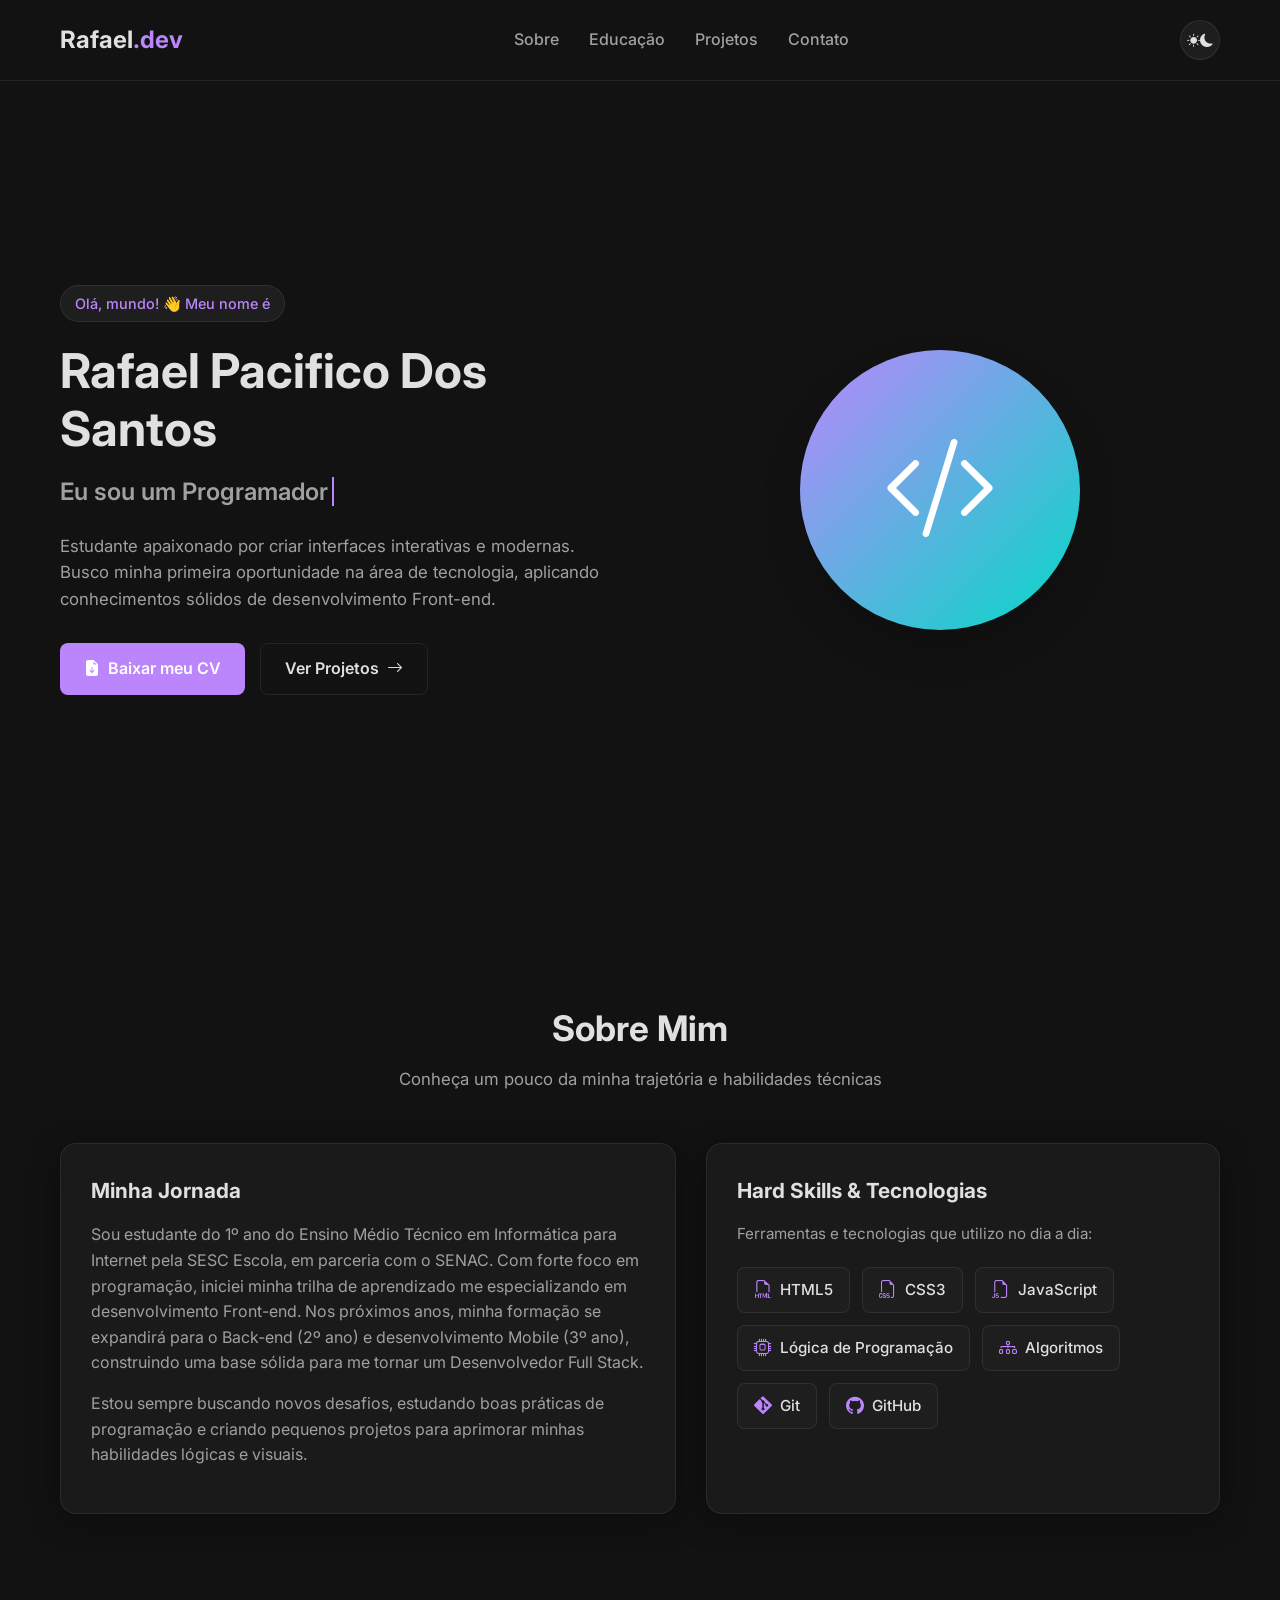
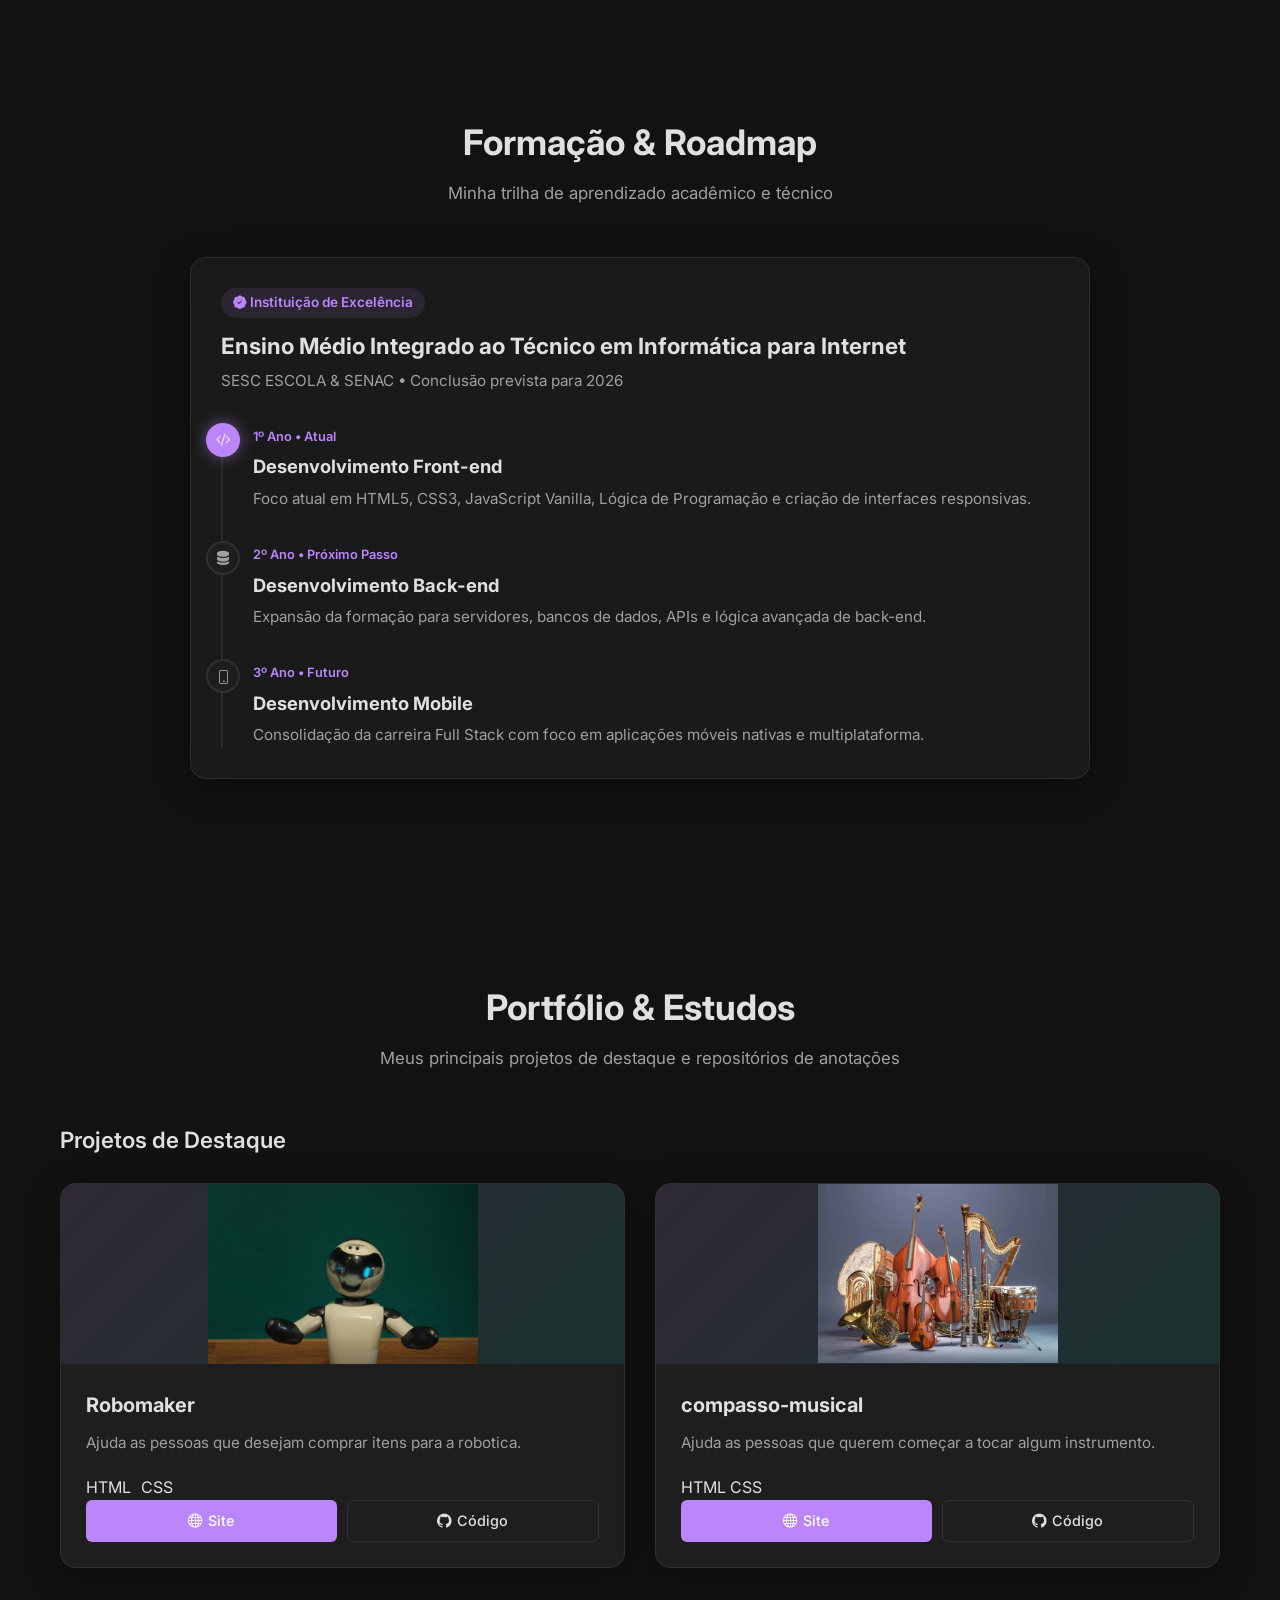
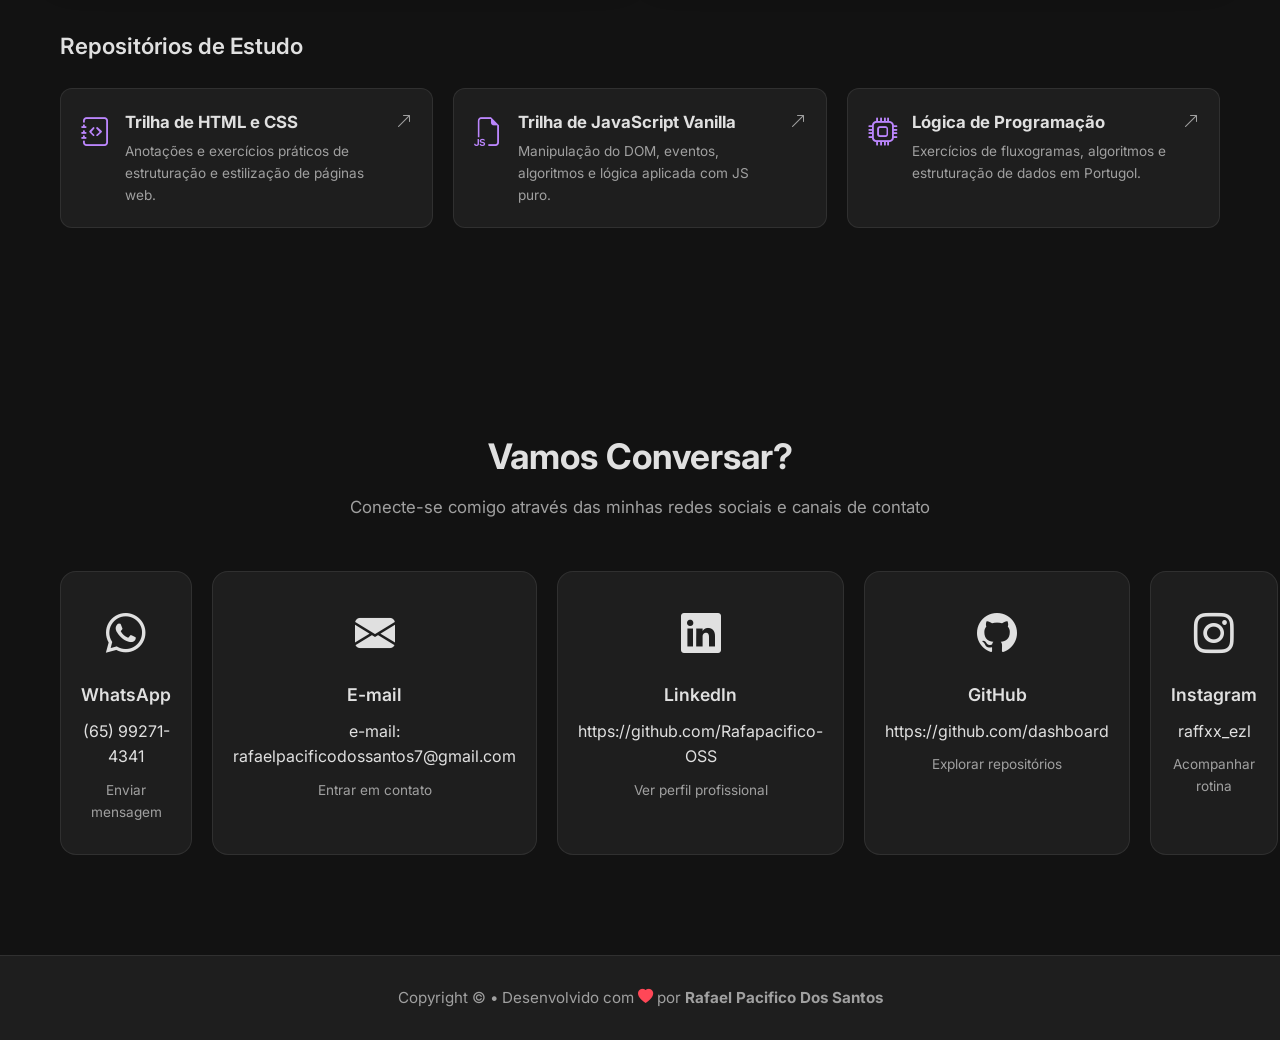
==== index.html @ d634c464 "add-index.html" ====
<!DOCTYPE html>
<html lang="pt-BR" data-theme="dark">
<head>
    <meta charset="UTF-8">
    <meta name="viewport" content="width=device-width, initial-scale=1.0">
    <title>Rafael Pacifico Dos Santos | Portfólio</title>
    <!-- Google Fonts: Inter -->
    <link rel="preconnect" href="https://fonts.googleapis.com">
    <link rel="preconnect" href="https://fonts.gstatic.com" crossorigin>
    <link href="https://fonts.googleapis.com/css2?family=Inter:wght@300;400;500;600;700&display=swap" rel="stylesheet">
    <!-- Bootstrap Icons -->
    <link rel="stylesheet" href="https://cdn.jsdelivr.net/npm/bootstrap-icons@1.11.3/font/bootstrap-icons.min.css">
    <!-- Estilos CSS -->
    <link rel="stylesheet" href="style.css">
</head>
<body>

    <!-- Cabeçalho e Navegação -->
    <header class="cabecalho" id="cabecalho">
        <div class="container navegacao-container">
            <a href="#inicio" class="logo">Rafael<span>.dev</span></a>
            
            <nav class="menu" id="menuNavegacao">
                <ul class="lista-menu">
                    <li><a href="#sobre" class="link-menu">Sobre</a></li>
                    <li><a href="#educacao" class="link-menu">Educação</a></li>
                    <li><a href="#projetos" class="link-menu">Projetos</a></li>
                    <li><a href="#contato" class="link-menu">Contato</a></li>
                </ul>
            </nav>

        <div class="acoes-header">
                <!-- Botão Alternar Tema (Dark/Light) -->
                <button id="botao-alternar" class="botao-icone" aria-label="Alternar Tema">
                    <i class="bi bi-sun-fill" id="icone-sol"></i>
                    <i class="bi bi-moon-fill" id="icone-lua"></i>
                    
                </button>

                <!-- Botão Menu Hambúrguer -->
                <button id="botaoMenu" class="botao-icone menu-hamburguer" aria-label="Abrir Menu">
                    <i class="bi bi-list"></i>
                </button>
            </div>
        </div>
    </header>

    <main>
        <!-- Seção Hero (Apresentação Principal) -->
        <section class="secao-hero" id="inicio">
            <div class="container hero-container">
                <div class="hero-conteudo">
                    <span class="badge-ola">Olá, mundo! 👋 Meu nome é</span>
                    <h1 class="titulo-principal">Rafael Pacifico Dos Santos</h1>
                    <p class="subtitulo-hero">Eu sou um Programador <span class="maquina-escrever" id="elementoDigitacao"></span></p>
                    <p class="descricao-hero">
                        Estudante apaixonado por criar interfaces interativas e modernas. Busco minha primeira oportunidade na área de tecnologia, aplicando conhecimentos sólidos de desenvolvimento Front-end.
                    </p>
                    <div class="hero-botoes">
                        <a href="RAFAEL PACÍFICO DOS SANTOS.docx" download class="botao botao-primario" id="botaoCv">
                            <i class="bi bi-file-earmark-arrow-down-fill"></i> Baixar meu CV
                        </a>
                        <a href="#projetos" class="botao botao-secundario">
                            Ver Projetos <i class="bi bi-arrow-right"></i>
                        </a>
                    </div>
                </div>
                <div class="hero-imagem">
                    <div class="card-avatar">
                        <i class="bi bi-code-slash icone-avatar"></i>
                    </div>
                </div>
            </div>
        </section>

        <!-- Seção Sobre Mim e Habilidades -->
        <section class="secao sobre" id="sobre">
            <div class="container">
                <div class="cabecalho-secao">
                    <h2 class="titulo-secao">Sobre Mim</h2>
                    <p class="descricao-secao">Conheça um pouco da minha trajetória e habilidades técnicas</p>
                </div>

                <div class="sobre-grid">
                    <div class="sobre-texto card-glass">
                        <h3>Minha Jornada</h3>
                        <p>
                            Sou estudante do 1º ano do Ensino Médio Técnico em Informática para Internet pela SESC Escola, em parceria com o SENAC. Com forte foco em programação, iniciei minha trilha de aprendizado me especializando em desenvolvimento Front-end. Nos próximos anos, minha formação se expandirá para o Back-end (2º ano) e desenvolvimento Mobile (3º ano), construindo uma base sólida para me tornar um Desenvolvedor Full Stack.
                        </p>
                        <p>
                            Estou sempre buscando novos desafios, estudando boas práticas de programação e criando pequenos projetos para aprimorar minhas habilidades lógicas e visuais.
                        </p>
                    </div>

                    <div class="habilidades-container card-glass">
                        <h3>Hard Skills & Tecnologias</h3>
                        <p class="subtitulo-habilidades">Ferramentas e tecnologias que utilizo no dia a dia:</p>
                        <div class="grid-badges">
                            <span class="badge-skill"><i class="bi bi-filetype-html"></i> HTML5</span>
                            <span class="badge-skill"><i class="bi bi-filetype-css"></i> CSS3</span>
                            <span class="badge-skill"><i class="bi bi-filetype-js"></i> JavaScript</span>
                            <span class="badge-skill"><i class="bi bi-cpu"></i> Lógica de Programação</span>
                            <span class="badge-skill"><i class="bi bi-diagram-3"></i> Algoritmos</span>
                            <span class="badge-skill"><i class="bi bi-git"></i> Git</span>
                            <span class="badge-skill"><i class="bi bi-github"></i> GitHub</span>
                        </div>
                    </div>
                </div>
            </div>
        </section>

        <!-- Seção Educação & Roadmap -->
        <section class="secao educacao" id="educacao">
            <div class="container">
                <div class="cabecalho-secao">
                    <h2 class="titulo-secao">Formação & Roadmap</h2>
                    <p class="descricao-secao">Minha trilha de aprendizado acadêmico e técnico</p>
                </div>

                <div class="card-glass card-roadmap">
                    <div class="roadmap-header">
                        <div class="instituicao-info">
                            <span class="tag-excelencia"><i class="bi bi-patch-check-fill"></i> Instituição de Excelência</span>
                            <h3>Ensino Médio Integrado ao Técnico em Informática para Internet</h3>
                            <p>SESC ESCOLA & SENAC • Conclusão prevista para 2026</p>
                        </div>
                    </div>

                    <div class="roadmap-timeline">
                        <div class="roadmap-item ativo">
                            <div class="roadmap-icone"><i class="bi bi-code-slash"></i></div>
                            <div class="roadmap-conteudo">
                                <span class="roadmap-badge">1º Ano • Atual</span>
                                <h4>Desenvolvimento Front-end</h4>
                                <p>Foco atual em HTML5, CSS3, JavaScript Vanilla, Lógica de Programação e criação de interfaces responsivas.</p>
                            </div>
                        </div>

                        <div class="roadmap-item">
                            <div class="roadmap-icone"><i class="bi bi-server"></i></div>
                            <div class="roadmap-conteudo">
                                <span class="roadmap-badge">2º Ano • Próximo Passo</span>
                                <h4>Desenvolvimento Back-end</h4>
                                <p>Expansão da formação para servidores, bancos de dados, APIs e lógica avançada de back-end.</p>
                            </div>
                        </div>

                        <div class="roadmap-item">
                            <div class="roadmap-icone"><i class="bi bi-phone"></i></div>
                            <div class="roadmap-conteudo">
                                <span class="roadmap-badge">3º Ano • Futuro</span>
                                <h4>Desenvolvimento Mobile</h4>
                                <p>Consolidação da carreira Full Stack com foco em aplicações móveis nativas e multiplataforma.</p>
                            </div>
                        </div>
                    </div>
                </div>
            </div>
        </section>

        <!-- Seção Portfólio & Estudos -->
        <section class="secao projetos" id="projetos">
            <div class="container">
                <div class="cabecalho-secao">
                    <h2 class="titulo-secao">Portfólio & Estudos</h2>
                    <p class="descricao-secao">Meus principais projetos de destaque e repositórios de anotações</p>
                </div>

                <!-- Projetos de Destaque -->
                <h3 class="subtitulo-secao">Projetos de Destaque</h3>
                <div class="grid-projetos">
                    <div class="card-projeto">
                        <div class="projeto-imagem">
                            <i class="bi  placeholder-icone"></i>
                            <img src="robo.jpg" alt="" width="270">
                        </div>
                        <div class="projeto-info">
                            <h4>Robomaker</h4>
                            <p>Ajuda as pessoas que desejam comprar itens para a robotica.</p>
                            <div class="projeto-botoes">
                                <span>HTML</span>
                                <span>CSS</span>
                            </div>
                            <div class="projeto-botoes">
                                <a href="http://127.0.0.1:5501/compasso-musical.html" target="_blank" class="botao-projeto"><i class="bi bi-globe"></i> Site</a>
                                <a href="https://github.com/Rafapacifico-OSS/projeto-robomaker/blob/main/index.html" target="_blank" class="botao-projeto secundario"><i class="bi bi-github"></i> Código</a>
                            </div>
                        </div>
                    </div>

                    <div class="card-projeto">
                        <div class="projeto-imagem">
                            <i class="bi placeholder-icone"></i>
                            <img src="instrumentos.jpg" alt="" width="240">
                        </div>
                        <div class="projeto-info">
                            <h4>compasso-musical</h4>
                            <p>Ajuda as pessoas que querem começar a tocar algum instrumento.</p>
                            <div class="compasso-musical.html">
                                <span>HTML</span>
                                <span>CSS</span>
                            </div>
                            <div class="projeto-botoes">
                                <a href="http://127.0.0.1:5501/compasso-musical.html" target="_blank" class="botao-projeto"><i class="bi bi-globe"></i> Site</a>
                                <a href="https://github.com/Rafapacifico-OSS/campasso-musical/blob/main/index.html" target="_blank" class="botao-projeto secundario"><i class="bi bi-github"></i> Código</a>
                            </div>
                        </div>
                    </div>
                </div>

                <!-- Repositórios de Estudo -->
                <h3 class="subtitulo-secao espacamento-topo">Repositórios de Estudo</h3>
                <div class="grid-repositorios">
                    <a href="https://github.com" target="_blank" class="card-repositorio">
                        <i class="bi bi-journal-code"></i>
                        <div>
                            <h5>Trilha de HTML e CSS</h5>
                            <p>Anotações e exercícios práticos de estruturação e estilização de páginas web.</p>
                        </div>
                        <i class="bi bi-arrow-up-right"></i>
                    </a>

                    <a href="https://github.com" target="_blank" class="card-repositorio">
                        <i class="bi bi-filetype-js"></i>
                        <div>
                            <h5>Trilha de JavaScript Vanilla</h5>
                            <p>Manipulação do DOM, eventos, algoritmos e lógica aplicada com JS puro.</p>
                        </div>
                        <i class="bi bi-arrow-up-right"></i>
                    </a>

                    <a href="https://github.com" target="_blank" class="card-repositorio">
                        <i class="bi bi-cpu"></i>
                        <div>
                            <h5>Lógica de Programação</h5>
                            <p>Exercícios de fluxogramas, algoritmos e estruturação de dados em Portugol.</p>
                        </div>
                        <i class="bi bi-arrow-up-right"></i>
                    </a>
                </div>
            </div>
        </section>

        <!-- Seção Contato -->
        <section class="secao contato" id="contato">
            <div class="container">
                <div class="cabecalho-secao">
                    <h2 class="titulo-secao">Vamos Conversar?</h2>
                    <p class="descricao-secao">Conecte-se comigo através das minhas redes sociais e canais de contato</p>
                </div>

                <div class="grid-contatos">
                    <a href="https://wa.me/5500000000000" target="_blank" class="card-contato whatsapp">
                        <i class="bi bi-whatsapp"></i>
                        <span>WhatsApp</span>
                        <p>
                            (65)  99271-4341
                        </p>
                        <small>Enviar mensagem</small>
                    </a>

                    <a href="mailto:rafael.pacifico@email.com" class="card-contato email">
                        <i class="bi bi-envelope-fill"></i>
                        <span>E-mail</span>
                        <p>
                            e-mail: rafaelpacificodossantos7@gmail.com
                        </p>
                        <small>Entrar em contato</small>
                    </a>

                    <a href="https://linkedin.com" target="_blank" class="card-contato linkedin">
                        <i class="bi bi-linkedin"></i>
                        <span>LinkedIn</span>
                        <p>
                            https://github.com/Rafapacifico-OSS
                        </p>
                        <small>Ver perfil profissional</small>
                    </a>

                    <a href="https://github.com" target="_blank" class="card-contato github">
                        <i class="bi bi-github"></i>
                        <span>GitHub</span>
                        <p>
                            https://github.com/dashboard                        </p>
                        <small>Explorar repositórios</small>
                    </a>

                    <a href="https://instagram.com" target="_blank" class="card-contato instagram">
                        <i class="bi bi-instagram"></i>
                        <span>Instagram</span>
                        <p>
                            raffxx_ezl
                        </p>
                        <small>Acompanhar rotina</small>
                    </a>
                </div>
            </div>
        </section>
    </main>

    <!-- Rodapé -->
    <footer class="rodape">
        <div class="container rodape-container">
            <p>Copyright &copy; <span id="anoAtual"></span> • Desenvolvido com <i class="bi bi-heart-fill cor-coracao"></i> por <strong>Rafael Pacifico Dos Santos</strong></p>
        </div>
    </footer>

    <!-- Botão Voltar ao Topo -->
    <button id="botaoTopo" class="botao-topo" aria-label="Voltar ao Topo">
        <i class="bi bi-arrow-up"></i>
    </button>

    <!-- Script JavaScript -->
    <script src="script.js"></script>
</body>
</html>
---- style.css ----
/* =================================================
   VARIÁVEIS DE CORES E CONFIGURAÇÕES GLOBAIS
   ==================================================== */
:root {
    --transicao-suave: all 0.3s ease;
}

/* Tema Escuro (Padrão) */
[data-theme="dark"] {
    --fundo-principal: #121212;
    --fundo-secundario: #1e1e1e;
    --fundo-card: rgba(30, 30, 30, 0.7);
    --texto-principal: #e0e0e0;
    --texto-secundario: #a0a0a0;
    --cor-primaria: #bb86fc;
    --cor-primaria-hover: #9955e8;
    --cor-secundaria: #03dac6;
    --borda-card: rgba(255, 255, 255, 0.08);
    --sombra-card: 0 8px 32px 0 rgba(0, 0, 0, 0.37);
    --scrollbar-fundo: #1e1e1e;
    --scrollbar-thumb: #bb86fc;
}

/* Tema Claro */
[data-theme="light"] {
    --fundo-principal: #f8f9fa;
    --fundo-secundario: #ffffff;
    --fundo-card: rgba(255, 255, 255, 0.85);
    --texto-principal: #212529;
    --texto-secundario: #6c757d;
    --cor-primaria: #0d6efd;
    --cor-primaria-hover: #0b5ed7;
    --cor-secundaria: #198754;
    --borda-card: rgba(0, 0, 0, 0.08);
    --sombra-card: 0 8px 32px 0 rgba(0, 0, 0, 0.08);
    --scrollbar-fundo: #e9ecef;
    --scrollbar-thumb: #0d6efd;
}

/* Scrollbar Personalizada */
::-webkit-scrollbar {
    width: 10px;
}
::-webkit-scrollbar-track {
    background: var(--scrollbar-fundo);
}
::-webkit-scrollbar-thumb {
    background: var(--scrollbar-thumb);
    border-radius: 5px;
}

/* Reset Global */
* {
    margin: 0;
    padding: 0;
    box-sizing: border-box;
    font-family: 'Inter', sans-serif;
    scroll-behavior: smooth;
}

body {
    background-color: var(--fundo-principal);
    color: var(--texto-principal);
    transition: var(--transicao-suave);
    line-height: 1.6;
}

.container {
    width: 100%;
    max-width: 1200px;
    margin: 0 auto;
    padding: 0 20px;
}

/* Card Efeito Glassmorphism */
.card-glass {
    background: var(--fundo-card);
    backdrop-filter: blur(12px);
    -webkit-backdrop-filter: blur(12px);
    border: 1px solid var(--borda-card);
    border-radius: 16px;
    box-shadow: var(--sombra-card);
    padding: 30px;
}

/* =================================================
   CABEÇALHO
   ==================================================== */
.cabecalho {
    position: fixed;
    top: 0;
    left: 0;
    width: 100%;
    z-index: 1000;
    background-color: var(--fundo-principal);
    border-bottom: 1px solid var(--borda-card);
    transition: var(--transicao-suave);
}

.navegacao-container {
    display: flex;
    justify-content: space-between;
    align-items: center;
    height: 80px;
}

.logo {
    font-size: 1.5rem;
    font-weight: 700;
    color: var(--texto-principal);
    text-decoration: none;
}

.logo span {
    color: var(--cor-primaria);
}

.lista-menu {
    display: flex;
    list-style: none;
    gap: 30px;
}

.link-menu {
    text-decoration: none;
    color: var(--texto-secundario);
    font-weight: 500;
    transition: var(--transicao-suave);
}

.link-menu:hover {
    color: var(--cor-primaria);
}

.acoes-cabecalho {
    display: flex;
    gap: 15px;
    align-items: center;
}

.botao-icone {
    background: var(--fundo-secundario);
    border: 1px solid var(--borda-card);
    color: var(--texto-principal);
    width: 40px;
    height: 40px;
    border-radius: 50%;
    display: flex;
    align-items: center;
    justify-content: center;
    cursor: pointer;
    transition: var(--transicao-suave);
}

.botao-icone:hover {
    background: var(--cor-primaria);
    color: #fff;
    border-color: var(--cor-primaria);
}

/* Exibe o sol no tema escuro e a lua no tema claro */
[data-theme="dark"] .icone-sol { display: block; }
[data-theme="dark"] .icone-lua { display: none; }

[data-theme="light"] .icone-sol { display: none; }
[data-theme="light"] .icone-lua { display: block; }

.menu-hamburguer {
    display: none;
}

/* =================================================
HERO
=================================================== */
.secao-hero {
    min-height: 100vh;
    display: flex;
    align-items: center;
    padding-top: 80px;
}

.hero-container {
    display: grid;
    grid-template-columns: 1fr 1fr;
    gap: 40px;
    align-items: center;
}

.badge-ola {
    display: inline-block;
    background: var(--fundo-secundario);
    border: 1px solid var(--borda-card);
    padding: 6px 14px;
    border-radius: 20px;
    font-size: 0.9rem;
    font-weight: 500;
    color: var(--cor-primaria);
    margin-bottom: 20px;
}

.titulo-principal {
    font-size: 3rem;
    font-weight: 700;
    line-height: 1.2;
    margin-bottom: 15px;
}

.subtitulo-hero {
    font-size: 1.5rem;
    font-weight: 600;
    color: var(--texto-secundario);
    margin-bottom: 20px;
    min-height: 40px;
}

.maquina-escrever {
    color: var(--cor-primaria);
    border-right: 2px solid var(--cor-primaria);
    padding-right: 4px;
    animation: piscarCursor 0.7s infinite;
}

@keyframes piscarCursor {
    0%, 100% { border-color: transparent; }
    50% { border-color: var(--cor-primaria); }
}

.descricao-hero {
    color: var(--texto-secundario);
    font-size: 1.05rem;
    margin-bottom: 30px;
}

.hero-botoes {
    display: flex;
    gap: 15px;
}

.botao {
    display: inline-flex;
    align-items: center;
    gap: 8px;
    padding: 12px 24px;
    border-radius: 8px;
    font-weight: 600;
    text-decoration: none;
    transition: var(--transicao-suave);
    cursor: pointer;
}

.botao-primario {
    background-color: var(--cor-primaria);
    color: #fff;
}

.botao-primario:hover {
    background-color: var(--cor-primaria-hover);
    transform: translateY(-2px);
}

.botao-secundario {
    background-color: transparent;
    color: var(--texto-principal);
    border: 1px solid var(--borda-card);
}

.botao-secundario:hover {
    background-color: var(--fundo-secundario);
    border-color: var(--cor-primaria);
}

.hero-imagem {
    display: flex;
    justify-content: center;
}

.card-avatar {
    width: 280px;
    height: 280px;
    border-radius: 50%;
    background: linear-gradient(135deg, var(--cor-primaria), var(--cor-secundaria));
    display: flex;
    align-items: center;
    justify-content: center;
    box-shadow: 0 20px 40px rgba(0,0,0,0.2);
    animation: flutuarAvatar 4s ease-in-out infinite;
}

.icone-avatar {
    font-size: 7rem;
    color: #fff;
}

@keyframes flutuarAvatar {
    0%, 100% { transform: translateY(0); }
    50% { transform: translateY(-12px); }
}

/* =================================================
   SEÇÕES GERAIS
   ==================================================== */
.secao {
    padding: 100px 0;
}

.cabecalho-secao {
    text-align: center;
    margin-bottom: 50px;
}

.titulo-secao {
    font-size: 2.2rem;
    font-weight: 700;
    margin-bottom: 10px;
}

.descricao-secao {
    color: var(--texto-secundario);
    font-size: 1.05rem;
}

.subtitulo-secao {
    font-size: 1.4rem;
    font-weight: 600;
    margin-bottom: 25px;
}

.espacamento-topo {
    margin-top: 60px;
}

/* =================================================
   SOBRE E HABILIDADES
   ==================================================== */
.sobre-grid {
    display: grid;
    grid-template-columns: 1.2fr 1fr;
    gap: 30px;
}

.sobre-texto h3, .habilidades-container h3 {
    font-size: 1.3rem;
    margin-bottom: 15px;
}

.sobre-texto p {
    color: var(--texto-secundario);
    margin-bottom: 15px;
}

.subtitulo-habilidades {
    color: var(--texto-secundario);
    font-size: 0.95rem;
    margin-bottom: 20px;
}

.grid-badges {
    display: flex;
    flex-wrap: wrap;
    gap: 12px;
}

.badge-skill {
    background-color: var(--fundo-secundario);
    border: 1px solid var(--borda-card);
    padding: 8px 16px;
    border-radius: 8px;
    font-size: 0.95rem;
    font-weight: 500;
    display: flex;
    align-items: center;
    gap: 8px;
    transition: var(--transicao-suave);
}

.badge-skill:hover {
    border-color: var(--cor-primaria);
    transform: translateY(-2px);
}

.badge-skill i {
    color: var(--cor-primaria);
    font-size: 1.1rem;
}

/* =================================================
   EDUCAÇÃO & ROADMAP
   ==================================================== */
.card-roadmap {
    max-width: 900px;
    margin: 0 auto;
}

.tag-excelencia {
    display: inline-block;
    background-color: rgba(187, 134, 252, 0.1);
    color: var(--cor-primaria);
    padding: 4px 12px;
    border-radius: 20px;
    font-size: 0.85rem;
    font-weight: 600;
    margin-bottom: 10px;
}

.instituicao-info h3 {
    font-size: 1.4rem;
    margin-bottom: 5px;
}

.instituicao-info p {
    color: var(--texto-secundario);
    font-size: 0.95rem;
    margin-bottom: 30px;
}

.roadmap-timeline {
    position: relative;
    padding-left: 30px;
    border-left: 2px solid var(--borda-card);
    display: flex;
    flex-direction: column;
    gap: 30px;
}

.roadmap-item {
    position: relative;
}

.roadmap-icone {
    position: absolute;
    left: -47px;
    top: 0;
    width: 34px;
    height: 34px;
    background-color: var(--fundo-secundario);
    border: 2px solid var(--borda-card);
    border-radius: 50%;
    display: flex;
    align-items: center;
    justify-content: center;
    color: var(--texto-secundario);
    font-size: 0.9rem;
    transition: var(--transicao-suave);
}

.roadmap-item.ativo .roadmap-icone {
    background-color: var(--cor-primaria);
    border-color: var(--cor-primaria);
    color: #fff;
    box-shadow: 0 0 15px rgba(187, 134, 252, 0.5);
}

.roadmap-badge {
    display: inline-block;
    font-size: 0.8rem;
    font-weight: 600;
    color: var(--cor-primaria);
    margin-bottom: 5px;
}

.roadmap-conteudo h4 {
    font-size: 1.15rem;
    margin-bottom: 5px;
}

.roadmap-conteudo p {
    color: var(--texto-secundario);
    font-size: 0.95rem;
}

/* =================================================
   PORTFÓLIO E ESTUDOS
   ==================================================== */
.grid-projetos {
    display: grid;
    grid-template-columns: repeat(2, 1fr);
    gap: 30px;
}

.card-projeto {
    background-color: var(--fundo-secundario);
    border: 1px solid var(--borda-card);
    border-radius: 16px;
    overflow: hidden;
    transition: var(--transicao-suave);
    box-shadow: var(--sombra-card);
    display: flex;
    flex-direction: column;
}

.card-projeto:hover {
    transform: translateY(-5px);
    border-color: var(--cor-primaria);
}

.projeto-imagem {
    height: 180px;
    background: linear-gradient(135deg, rgba(187, 134, 252, 0.1), rgba(3, 218, 198, 0.1));
    display: flex;
    align-items: center;
    justify-content: center;
}

.placeholder-icone {
    font-size: 3.5rem;
    color: var(--cor-primaria);
}

.projeto-info {
    padding: 25px;
    display: flex;
    flex-direction: column;
    flex-grow: 1;
}

.projeto-info h4 {
    font-size: 1.25rem;
    margin-bottom: 10px;
}

.projeto-info p {
    color: var(--texto-secundario);
    font-size: 0.95rem;
    margin-bottom: 20px;
    flex-grow: 1;
}

.projeto-tags {
    display: flex;
    gap: 8px;
    margin-bottom: 20px;
    flex-wrap: wrap;
}

.projeto-tags span {
    background-color: var(--fundo-principal);
    color: var(--cor-primaria);
    font-size: 0.8rem;
    font-weight: 600;
    padding: 4px 10px;
    border-radius: 6px;
    border: 1px solid var(--borda-card);
}

.projeto-botoes {
    display: flex;
    gap: 10px;
}

.botao-projeto {
    flex: 1;
    text-align: center;
    background-color: var(--cor-primaria);
    color: #fff;
    padding: 8px 16px;
    border-radius: 6px;
    text-decoration: none;
    font-weight: 500;
    font-size: 0.9rem;
    display: inline-flex;
    align-items: center;
    justify-content: center;
    gap: 6px;
    transition: var(--transicao-suave);
}

.botao-projeto:hover {
    background-color: var(--cor-primaria-hover);
}

.botao-projeto.secundario {
    background-color: transparent;
    border: 1px solid var(--borda-card);
    color: var(--texto-principal);
}

.botao-projeto.secundario:hover {
    background-color: var(--fundo-principal);
    border-color: var(--cor-primaria);
}

/* Repositórios de Estudo */
.grid-repositorios {
    display: grid;
    grid-template-columns: repeat(3, 1fr);
    gap: 20px;
}

.card-repositorio {
    background-color: var(--fundo-secundario);
    border: 1px solid var(--borda-card);
    border-radius: 12px;
    padding: 20px;
    text-decoration: none;
    color: var(--texto-principal);
    display: flex;
    align-items: flex-start;
    gap: 15px;
    transition: var(--transicao-suave);
}

.card-repositorio:hover {
    transform: translateY(-3px);
    border-color: var(--cor-primaria);
}

.card-repositorio > i:first-child {
    font-size: 1.8rem;
    color: var(--cor-primaria);
    flex-shrink: 0;
}

.card-repositorio div {
    flex-grow: 1;
}

.card-repositorio h5 {
    font-size: 1.05rem;
    margin-bottom: 5px;
}

.card-repositorio p {
    color: var(--texto-secundario);
    font-size: 0.85rem;
}

.card-repositorio > i:last-child {
    color: var(--texto-secundario);
    font-size: 1rem;
    transition: var(--transicao-suave);
}

.card-repositorio:hover > i:last-child {
    color: var(--cor-primaria);
    transform: translate(2px, -2px);
}

/* =================================================
   CONTATO
   ==================================================== */
.grid-contatos {
    display: grid;
    grid-template-columns: repeat(5, 1fr);
    gap: 20px;
}

.card-contato {
    background-color: var(--fundo-secundario);
    border: 1px solid var(--borda-card);
    border-radius: 16px;
    padding: 30px 20px;
    text-align: center;
    text-decoration: none;
    color: var(--texto-principal);
    display: flex;
    flex-direction: column;
    align-items: center;
    gap: 10px;
    transition: var(--transicao-suave);
}

.card-contato i {
    font-size: 2.5rem;
    margin-bottom: 5px;
    transition: var(--transicao-suave);
}

.card-contato span {
    font-weight: 600;
    font-size: 1.1rem;
}

.card-contato small {
    color: var(--texto-secundario);
    font-size: 0.85rem;
}

/* Hovers Personalizados */
.card-contato.whatsapp:hover { background-color: #25d366; border-color: #25d366; color: #fff; transform: translateY(-5px); }
.card-contato.whatsapp:hover i, .card-contato.whatsapp:hover small { color: #fff; }

.card-contato.email:hover { background-color: #ea4335; border-color: #ea4335; color: #fff; transform: translateY(-5px); }
.card-contato.email:hover i, .card-contato.email:hover small { color: #fff; }

.card-contato.linkedin:hover { background-color: #0a66c2; border-color: #0a66c2; color: #fff; transform: translateY(-5px); }
.card-contato.linkedin:hover i, .card-contato.linkedin:hover small { color: #fff; }

.card-contato.github:hover { background-color: #333333; border-color: #333333; color: #fff; transform: translateY(-5px); }
.card-contato.github:hover i, .card-contato.github:hover small { color: #fff; }

.card-contato.instagram:hover { background-color: #e4405f; border-color: #e4405f; color: #fff; transform: translateY(-5px); }
.card-contato.instagram:hover i, .card-contato.instagram:hover small { color: #fff; }

/* =================================================
   RODAPÉ E BOTÃO TOPO
   ==================================================== */
.rodape {
    background-color: var(--fundo-secundario);
    border-top: 1px solid var(--borda-card);
    padding: 30px 0;
    text-align: center;
}

.rodape p {
    color: var(--texto-secundario);
    font-size: 0.95rem;
}

.cor-coracao {
    color: #ff4757;
}

.botao-topo {
    position: fixed;
    bottom: 30px;
    right: 30px;
    width: 45px;
    height: 45px;
    background-color: var(--cor-primaria);
    color: #fff;
    border: none;
    border-radius: 50%;
    display: flex;
    align-items: center;
    justify-content: center;
    font-size: 1.2rem;
    cursor: pointer;
    box-shadow: 0 4px 12px rgba(0,0,0,0.2);
    opacity: 0;
    visibility: hidden;
    transition: var(--transicao-suave);
    z-index: 999;
}

.botao-topo.visivel {
    opacity: 1;
    visibility: visible;
}

.botao-topo:hover {
    background-color: var(--cor-primaria-hover);
    transform: translateY(-3px);
}

/* =================================================
   RESPONSIVIDADE (MEDIA QUERIES)
   ==================================================== */
@media (max-width: 1024px) {
    .hero-container {
        grid-template-columns: 1fr;
        text-align: center;
        gap: 50px;
    }

    .hero-botoes {
        justify-content: center;
    }

    .sobre-grid {
        grid-template-columns: 1fr;
    }

    .grid-repositorios {
        grid-template-columns: repeat(2, 1fr);
    }

    .grid-contatos {
        grid-template-columns: repeat(3, 1fr);
    }
}

@media (max-width: 768px) {
    .menu {
        position: fixed;
        top: 80px;
        left: -100%;
        width: 100%;
        height: calc(100vh - 80px);
        background-color: var(--fundo-principal);
        border-right: 1px solid var(--borda-card);
        display: flex;
        align-items: center;
        justify-content: center;
        transition: var(--transicao-suave);
    }

    .menu.ativo {
        left: 0;
    }

    .lista-menu {
        flex-direction: column;
        align-items: center;
        gap: 25px;
    }

    .link-menu {
        font-size: 1.2rem;
    }

    .menu-hamburguer {
        display: flex;
    }

    .titulo-principal {
        font-size: 2.3rem;
    }

    .grid-projetos {
        grid-template-columns: 1fr;
    }

    .grid-repositorios {
        grid-template-columns: 1fr;
    }

    .grid-contatos {
        grid-template-columns: repeat(2, 1fr);
    }
}

@media (max-width: 480px) {
    .grid-contatos {
        grid-template-columns: 1fr;
    }

    .hero-botoes {
        flex-direction: column;
    }
}
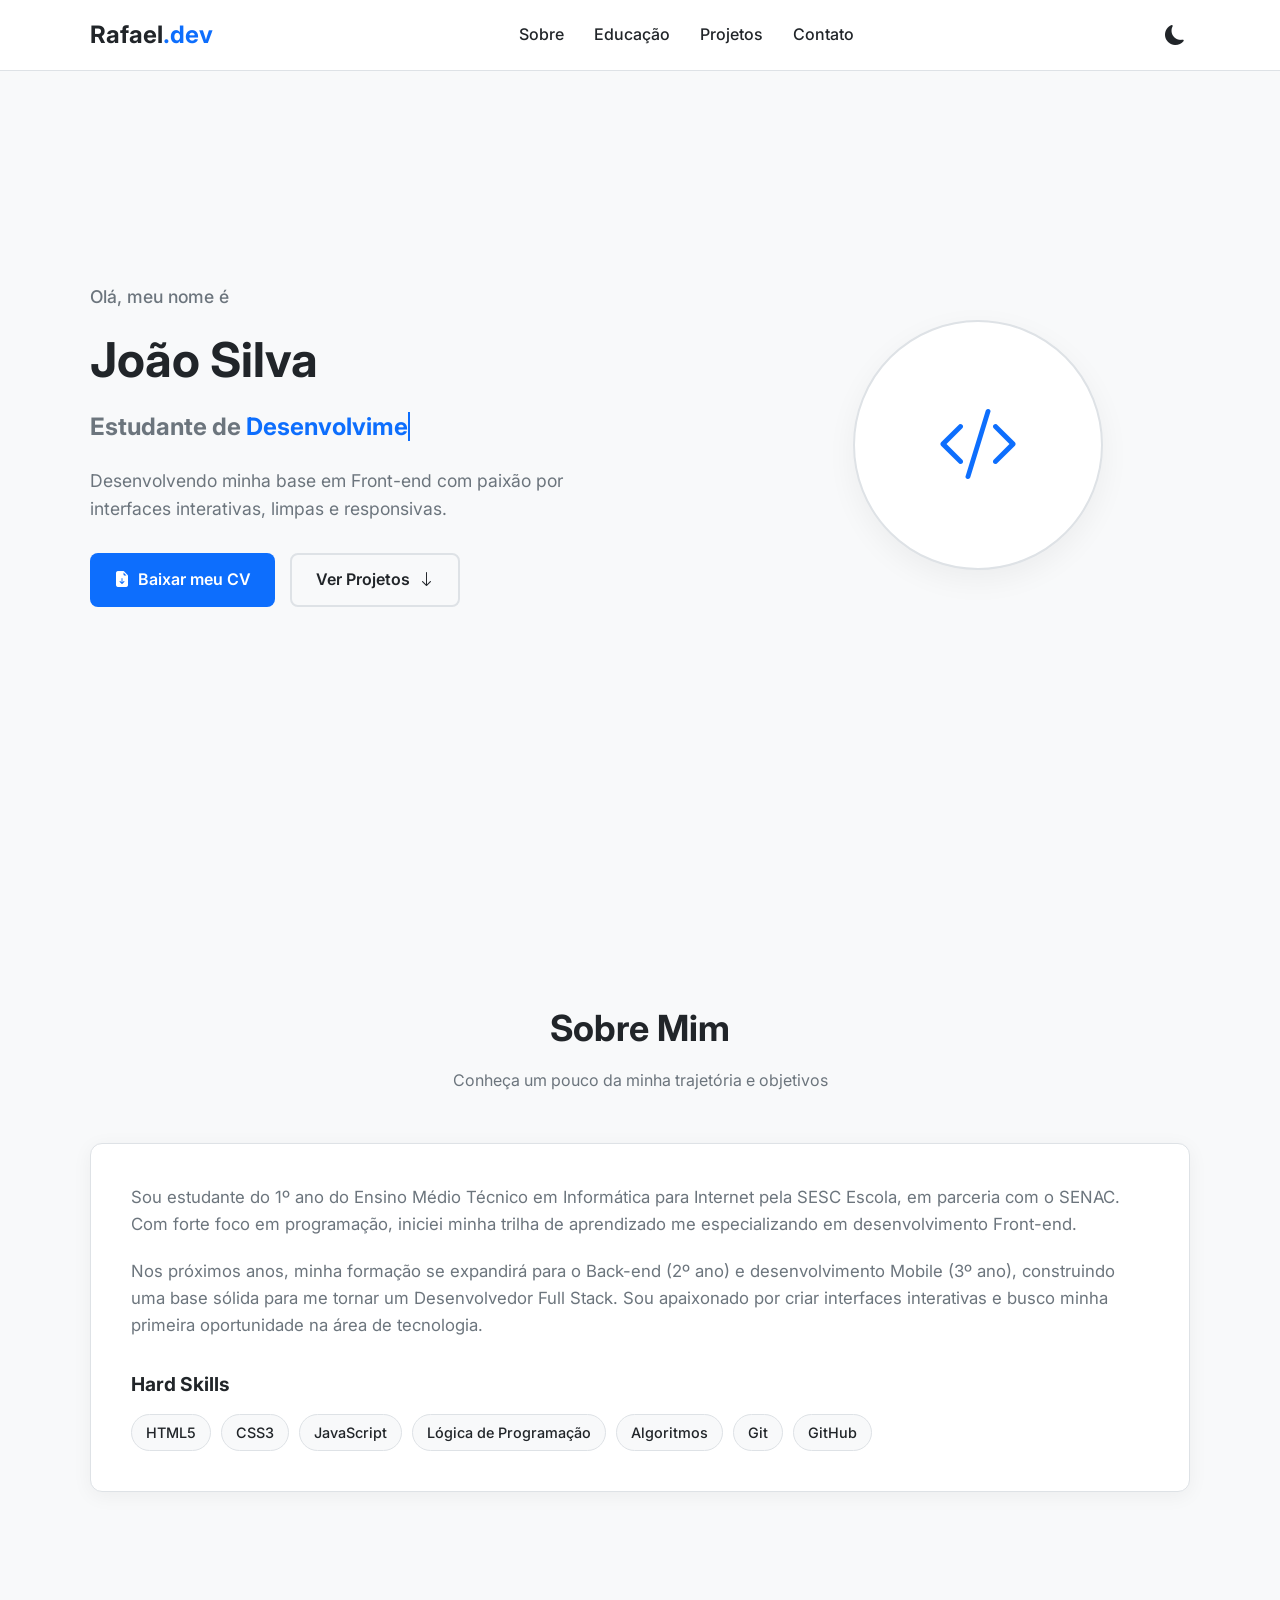
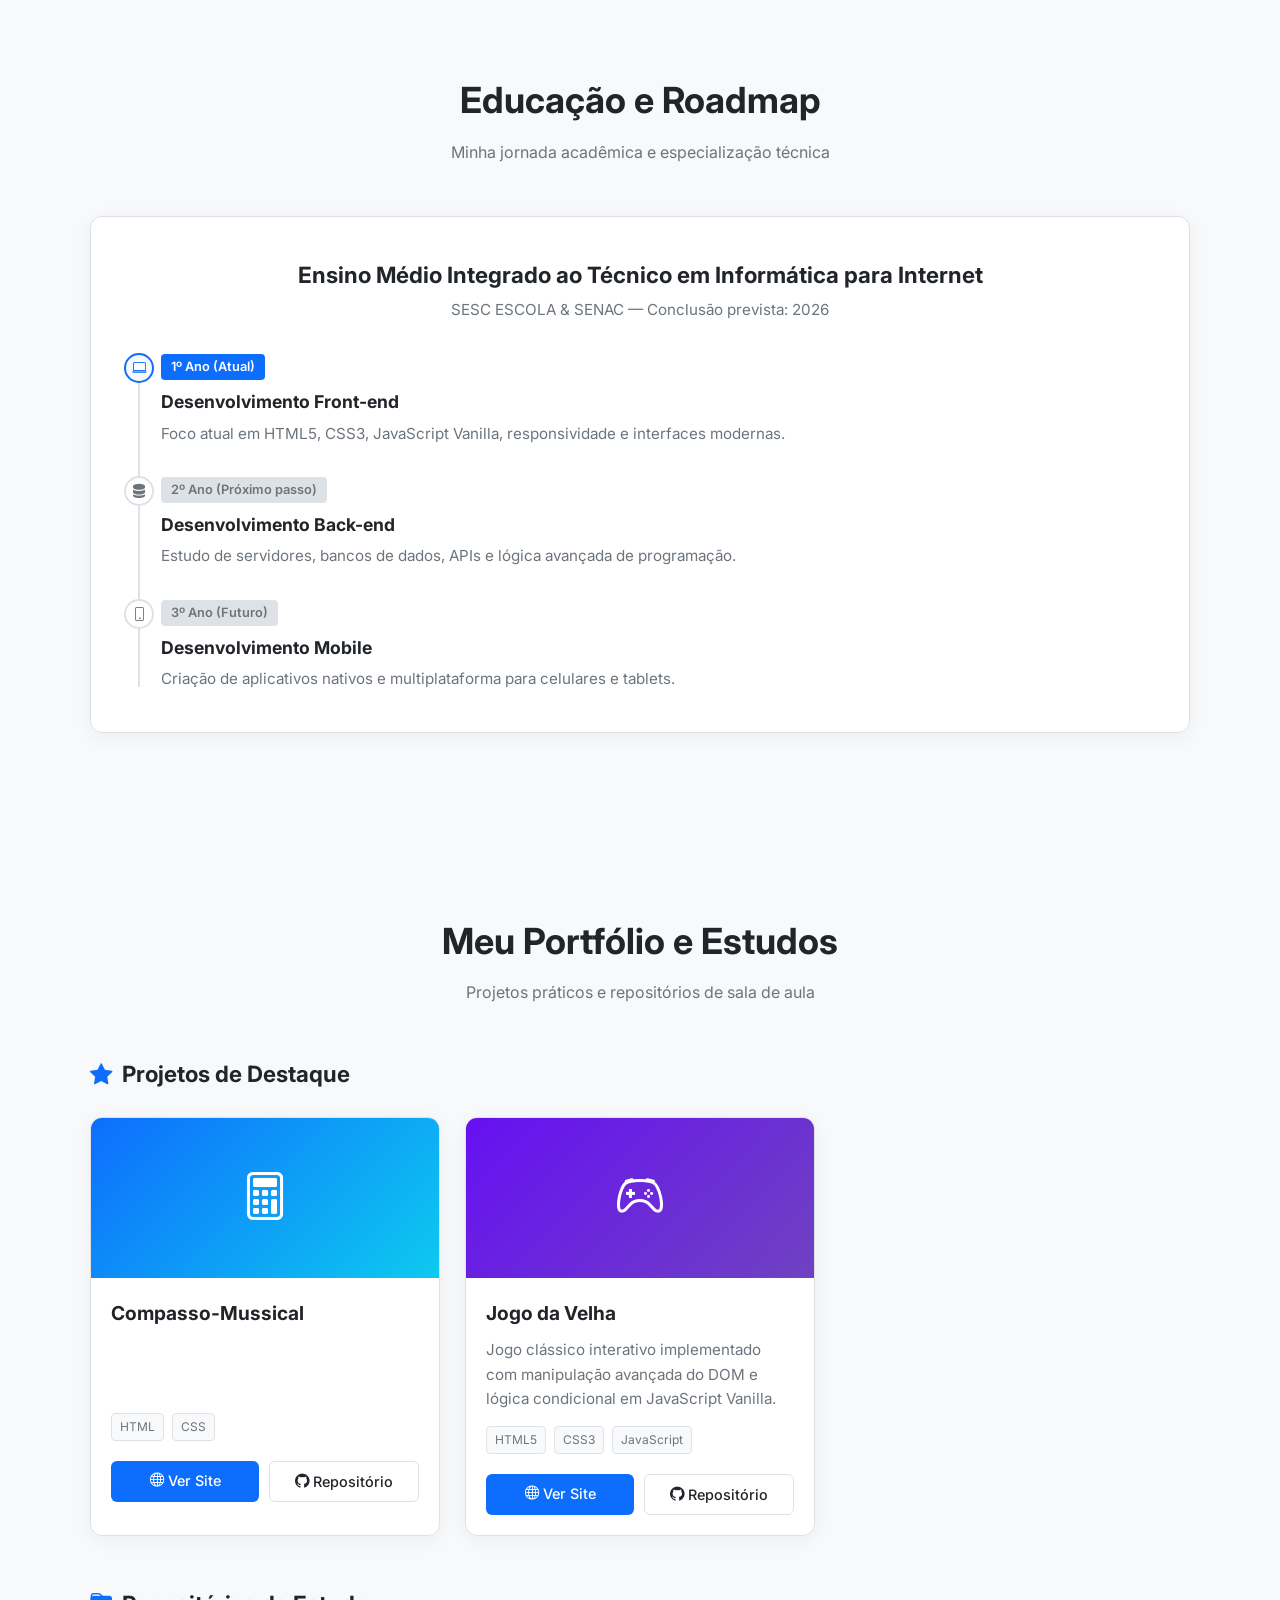
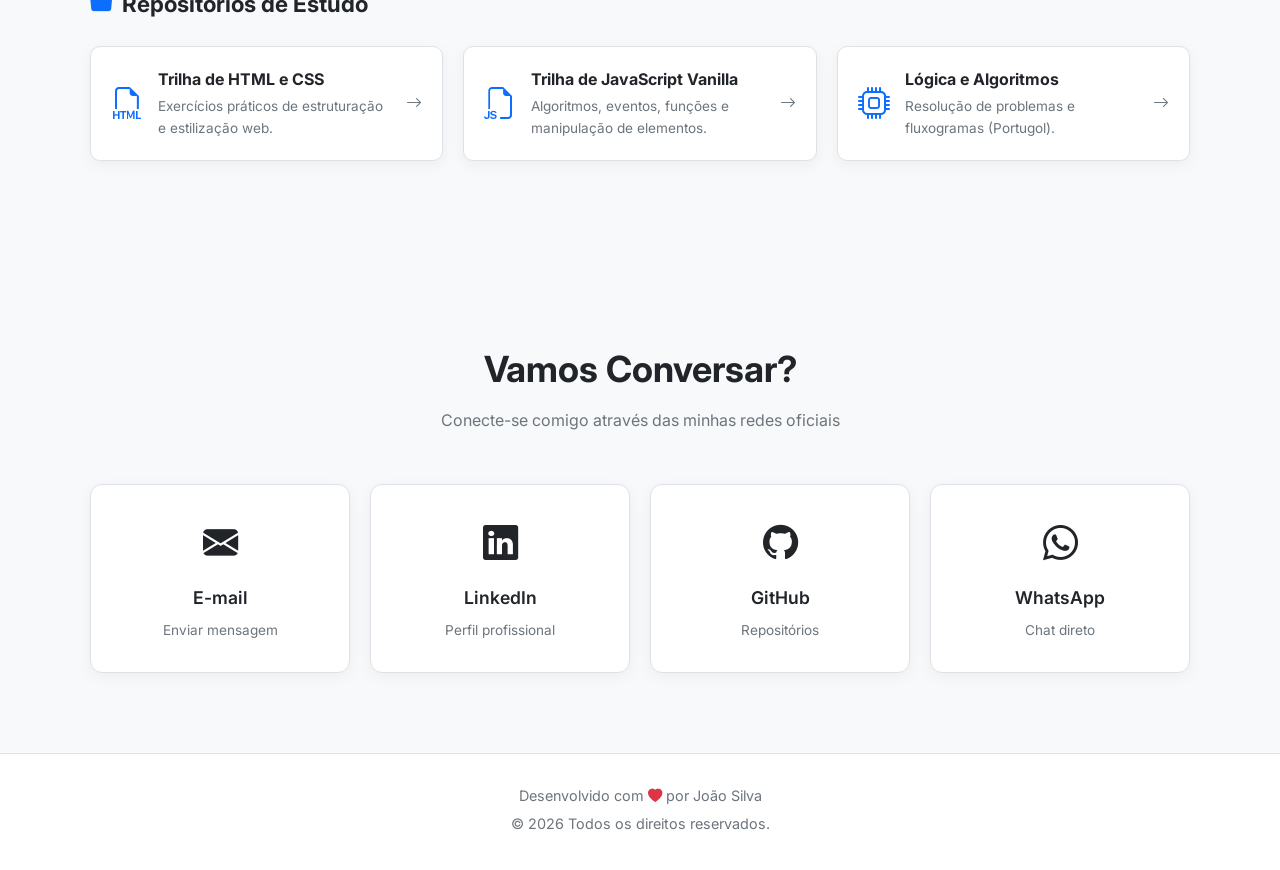
==== commit 84ae28e9: "add-finalizaçao-de-trabalho" ====
--- a/index.html
+++ b/index.html
@@ -1,26 +1,29 @@
 <!DOCTYPE html>
-<html lang="pt-BR" data-theme="dark">
+<html lang="pt-BR" data-tema="light">
 <head>
     <meta charset="UTF-8">
     <meta name="viewport" content="width=device-width, initial-scale=1.0">
-    <title>Rafael Pacifico Dos Santos | Portfólio</title>
+    <title>Rafael Santos | Estudante Full Stack</title>
+    
     <!-- Google Fonts: Inter -->
     <link rel="preconnect" href="https://fonts.googleapis.com">
     <link rel="preconnect" href="https://fonts.gstatic.com" crossorigin>
     <link href="https://fonts.googleapis.com/css2?family=Inter:wght@300;400;500;600;700&display=swap" rel="stylesheet">
-    <!-- Bootstrap Icons -->
+    
+    <!-- Bootstrap Icons via CDN -->
     <link rel="stylesheet" href="https://cdn.jsdelivr.net/npm/bootstrap-icons@1.11.3/font/bootstrap-icons.min.css">
-    <!-- Estilos CSS -->
+    
+    <!-- Estilos CSS Personalizados -->
     <link rel="stylesheet" href="style.css">
 </head>
 <body>
 
-    <!-- Cabeçalho e Navegação -->
-    <header class="cabecalho" id="cabecalho">
-        <div class="container navegacao-container">
-            <a href="#inicio" class="logo">Rafael<span>.dev</span></a>
+    <!-- Cabeçalho e Menu de Navegação -->
+    <header id="cabecalho" class="cabecalho">
+        <div class="container nav-container">
+            <a href="#" class="logo">Rafael<span>.dev</span></a>
             
-            <nav class="menu" id="menuNavegacao">
+            <nav id="menu-navegacao" class="menu-navegacao">
                 <ul class="lista-menu">
                     <li><a href="#sobre" class="link-menu">Sobre</a></li>
                     <li><a href="#educacao" class="link-menu">Educação</a></li>
@@ -29,269 +32,264 @@
                 </ul>
             </nav>
 
-        <div class="acoes-header">
-                <!-- Botão Alternar Tema (Dark/Light) -->
-                <button id="botao-alternar" class="botao-icone" aria-label="Alternar Tema">
-                    <i class="bi bi-sun-fill" id="icone-sol"></i>
-                    <i class="bi bi-moon-fill" id="icone-lua"></i>
-                    
+            <div class="acoes-nav">
+                <!-- Botão de Alternância de Tema -->
+                <button id="botao-tema" class="botao-tema" aria-label="Alternar modo escuro e claro">
+                    <i class="bi bi-moon-fill icone-lua"></i>
+                    <i class="bi bi-sun-fill icone-sol"></i>
                 </button>
 
                 <!-- Botão Menu Hambúrguer -->
-                <button id="botaoMenu" class="botao-icone menu-hamburguer" aria-label="Abrir Menu">
+                <button id="botao-menu" class="botao-menu" aria-label="Abrir menu de navegação">
                     <i class="bi bi-list"></i>
                 </button>
             </div>
         </div>
     </header>
 
+    <!-- Conteúdo Principal -->
     <main>
-        <!-- Seção Hero (Apresentação Principal) -->
-        <section class="secao-hero" id="inicio">
+        <!-- Seção Hero (Apresentação) -->
+        <section id="hero" class="secao hero">
             <div class="container hero-container">
                 <div class="hero-conteudo">
-                    <span class="badge-ola">Olá, mundo! 👋 Meu nome é</span>
-                    <h1 class="titulo-principal">Rafael Pacifico Dos Santos</h1>
-                    <p class="subtitulo-hero">Eu sou um Programador <span class="maquina-escrever" id="elementoDigitacao"></span></p>
+                    <span class="saudacao">Olá, meu nome é</span>
+                    <h1 class="nome">João Silva</h1>
+                    <h2 class="subtitulo">Estudante de <span id="elemento-maquina" class="texto-destaque"></span></h2>
                     <p class="descricao-hero">
-                        Estudante apaixonado por criar interfaces interativas e modernas. Busco minha primeira oportunidade na área de tecnologia, aplicando conhecimentos sólidos de desenvolvimento Front-end.
+                        Desenvolvendo minha base em Front-end com paixão por interfaces interativas, limpas e responsivas.
                     </p>
                     <div class="hero-botoes">
-                        <a href="RAFAEL PACÍFICO DOS SANTOS.docx" download class="botao botao-primario" id="botaoCv">
+                        <a href="RAFAEL PACÍFICO DOS SANTOS.docx" download class="botao primario">
                             <i class="bi bi-file-earmark-arrow-down-fill"></i> Baixar meu CV
                         </a>
-                        <a href="#projetos" class="botao botao-secundario">
-                            Ver Projetos <i class="bi bi-arrow-right"></i>
+                        <a href="#projetos" class="botao secundario">
+                            Ver Projetos <i class="bi bi-arrow-down"></i>
                         </a>
                     </div>
                 </div>
                 <div class="hero-imagem">
-                    <div class="card-avatar">
-                        <i class="bi bi-code-slash icone-avatar"></i>
-                    </div>
-                </div>
-            </div>
-        </section>
-
-        <!-- Seção Sobre Mim e Habilidades -->
-        <section class="secao sobre" id="sobre">
+                    <div class="avatar-container">
+                        <i class="bi bi-code-slash avatar-icone"></i>
+                    </div>
+                </div>
+            </div>
+        </section>
+
+        <!-- Seção Sobre Mim -->
+        <section id="sobre" class="secao sobre">
             <div class="container">
                 <div class="cabecalho-secao">
-                    <h2 class="titulo-secao">Sobre Mim</h2>
-                    <p class="descricao-secao">Conheça um pouco da minha trajetória e habilidades técnicas</p>
-                </div>
-
+                    <h2>Sobre Mim</h2>
+                    <p>Conheça um pouco da minha trajetória e objetivos</p>
+                </div>
                 <div class="sobre-grid">
-                    <div class="sobre-texto card-glass">
-                        <h3>Minha Jornada</h3>
+                    <div class="sobre-texto">
                         <p>
-                            Sou estudante do 1º ano do Ensino Médio Técnico em Informática para Internet pela SESC Escola, em parceria com o SENAC. Com forte foco em programação, iniciei minha trilha de aprendizado me especializando em desenvolvimento Front-end. Nos próximos anos, minha formação se expandirá para o Back-end (2º ano) e desenvolvimento Mobile (3º ano), construindo uma base sólida para me tornar um Desenvolvedor Full Stack.
+                            Sou estudante do 1º ano do Ensino Médio Técnico em Informática para Internet pela SESC Escola, em parceria com o SENAC. Com forte foco em programação, iniciei minha trilha de aprendizado me especializando em desenvolvimento Front-end.
                         </p>
                         <p>
-                            Estou sempre buscando novos desafios, estudando boas práticas de programação e criando pequenos projetos para aprimorar minhas habilidades lógicas e visuais.
+                            Nos próximos anos, minha formação se expandirá para o Back-end (2º ano) e desenvolvimento Mobile (3º ano), construindo uma base sólida para me tornar um Desenvolvedor Full Stack. Sou apaixonado por criar interfaces interativas e busco minha primeira oportunidade na área de tecnologia.
                         </p>
-                    </div>
-
-                    <div class="habilidades-container card-glass">
-                        <h3>Hard Skills & Tecnologias</h3>
-                        <p class="subtitulo-habilidades">Ferramentas e tecnologias que utilizo no dia a dia:</p>
-                        <div class="grid-badges">
-                            <span class="badge-skill"><i class="bi bi-filetype-html"></i> HTML5</span>
-                            <span class="badge-skill"><i class="bi bi-filetype-css"></i> CSS3</span>
-                            <span class="badge-skill"><i class="bi bi-filetype-js"></i> JavaScript</span>
-                            <span class="badge-skill"><i class="bi bi-cpu"></i> Lógica de Programação</span>
-                            <span class="badge-skill"><i class="bi bi-diagram-3"></i> Algoritmos</span>
-                            <span class="badge-skill"><i class="bi bi-git"></i> Git</span>
-                            <span class="badge-skill"><i class="bi bi-github"></i> GitHub</span>
-                        </div>
-                    </div>
-                </div>
-            </div>
-        </section>
-
-        <!-- Seção Educação & Roadmap -->
-        <section class="secao educacao" id="educacao">
+                        <div class="hard-skills">
+                            <h3>Hard Skills</h3>
+                            <div class="tags-container">
+                                <span class="tag">HTML5</span>
+                                <span class="tag">CSS3</span>
+                                <span class="tag">JavaScript</span>
+                                <span class="tag">Lógica de Programação</span>
+                                <span class="tag">Algoritmos</span>
+                                <span class="tag">Git</span>
+                                <span class="tag">GitHub</span>
+                            </div>
+                        </div>
+                    </div>
+                </div>
+            </div>
+        </section>
+
+        <!-- Seção Educação (Opção 1: Linha do Tempo) -->
+        <section id="educacao" class="secao educacao">
             <div class="container">
                 <div class="cabecalho-secao">
-                    <h2 class="titulo-secao">Formação & Roadmap</h2>
-                    <p class="descricao-secao">Minha trilha de aprendizado acadêmico e técnico</p>
-                </div>
-
-                <div class="card-glass card-roadmap">
-                    <div class="roadmap-header">
-                        <div class="instituicao-info">
-                            <span class="tag-excelencia"><i class="bi bi-patch-check-fill"></i> Instituição de Excelência</span>
-                            <h3>Ensino Médio Integrado ao Técnico em Informática para Internet</h3>
-                            <p>SESC ESCOLA & SENAC • Conclusão prevista para 2026</p>
-                        </div>
-                    </div>
-
-                    <div class="roadmap-timeline">
-                        <div class="roadmap-item ativo">
-                            <div class="roadmap-icone"><i class="bi bi-code-slash"></i></div>
-                            <div class="roadmap-conteudo">
-                                <span class="roadmap-badge">1º Ano • Atual</span>
+                    <h2>Educação e Roadmap</h2>
+                    <p>Minha jornada acadêmica e especialização técnica</p>
+                </div>
+                
+                <div class="card-timeline">
+                    <div class="timeline-header">
+                        <h3>Ensino Médio Integrado ao Técnico em Informática para Internet</h3>
+                        <span class="instituicao">SESC ESCOLA & SENAC — Conclusão prevista: 2026</span>
+                    </div>
+                    
+                    <div class="timeline">
+                        <!-- Etapa 1 -->
+                        <div class="timeline-item ativo">
+                            <div class="timeline-icone">
+                                <i class="bi bi-laptop"></i>
+                            </div>
+                            <div class="timeline-conteudo">
+                                <span class="timeline-badge">1º Ano (Atual)</span>
                                 <h4>Desenvolvimento Front-end</h4>
-                                <p>Foco atual em HTML5, CSS3, JavaScript Vanilla, Lógica de Programação e criação de interfaces responsivas.</p>
-                            </div>
-                        </div>
-
-                        <div class="roadmap-item">
-                            <div class="roadmap-icone"><i class="bi bi-server"></i></div>
-                            <div class="roadmap-conteudo">
-                                <span class="roadmap-badge">2º Ano • Próximo Passo</span>
+                                <p>Foco atual em HTML5, CSS3, JavaScript Vanilla, responsividade e interfaces modernas.</p>
+                            </div>
+                        </div>
+
+                        <!-- Etapa 2 -->
+                        <div class="timeline-item">
+                            <div class="timeline-icone">
+                                <i class="bi bi-server"></i>
+                            </div>
+                            <div class="timeline-conteudo">
+                                <span class="timeline-badge futuro">2º Ano (Próximo passo)</span>
                                 <h4>Desenvolvimento Back-end</h4>
-                                <p>Expansão da formação para servidores, bancos de dados, APIs e lógica avançada de back-end.</p>
-                            </div>
-                        </div>
-
-                        <div class="roadmap-item">
-                            <div class="roadmap-icone"><i class="bi bi-phone"></i></div>
-                            <div class="roadmap-conteudo">
-                                <span class="roadmap-badge">3º Ano • Futuro</span>
+                                <p>Estudo de servidores, bancos de dados, APIs e lógica avançada de programação.</p>
+                            </div>
+                        </div>
+
+                        <!-- Etapa 3 -->
+                        <div class="timeline-item">
+                            <div class="timeline-icone">
+                                <i class="bi bi-phone"></i>
+                            </div>
+                            <div class="timeline-conteudo">
+                                <span class="timeline-badge futuro">3º Ano (Futuro)</span>
                                 <h4>Desenvolvimento Mobile</h4>
-                                <p>Consolidação da carreira Full Stack com foco em aplicações móveis nativas e multiplataforma.</p>
-                            </div>
-                        </div>
-                    </div>
-                </div>
-            </div>
-        </section>
-
-        <!-- Seção Portfólio & Estudos -->
-        <section class="secao projetos" id="projetos">
+                                <p>Criação de aplicativos nativos e multiplataforma para celulares e tablets.</p>
+                            </div>
+                        </div>
+                    </div>
+                </div>
+            </div>
+        </section>
+
+        <!-- Seção Portfólio e Estudos -->
+        <section id="projetos" class="secao projetos">
             <div class="container">
                 <div class="cabecalho-secao">
-                    <h2 class="titulo-secao">Portfólio & Estudos</h2>
-                    <p class="descricao-secao">Meus principais projetos de destaque e repositórios de anotações</p>
-                </div>
-
-                <!-- Projetos de Destaque -->
-                <h3 class="subtitulo-secao">Projetos de Destaque</h3>
-                <div class="grid-projetos">
-                    <div class="card-projeto">
-                        <div class="projeto-imagem">
-                            <i class="bi  placeholder-icone"></i>
-                            <img src="robo.jpg" alt="" width="270">
-                        </div>
-                        <div class="projeto-info">
-                            <h4>Robomaker</h4>
-                            <p>Ajuda as pessoas que desejam comprar itens para a robotica.</p>
-                            <div class="projeto-botoes">
-                                <span>HTML</span>
-                                <span>CSS</span>
-                            </div>
-                            <div class="projeto-botoes">
-                                <a href="http://127.0.0.1:5501/compasso-musical.html" target="_blank" class="botao-projeto"><i class="bi bi-globe"></i> Site</a>
-                                <a href="https://github.com/Rafapacifico-OSS/projeto-robomaker/blob/main/index.html" target="_blank" class="botao-projeto secundario"><i class="bi bi-github"></i> Código</a>
-                            </div>
-                        </div>
-                    </div>
-
-                    <div class="card-projeto">
-                        <div class="projeto-imagem">
-                            <i class="bi placeholder-icone"></i>
-                            <img src="instrumentos.jpg" alt="" width="240">
-                        </div>
-                        <div class="projeto-info">
-                            <h4>compasso-musical</h4>
-                            <p>Ajuda as pessoas que querem começar a tocar algum instrumento.</p>
-                            <div class="compasso-musical.html">
-                                <span>HTML</span>
-                                <span>CSS</span>
-                            </div>
-                            <div class="projeto-botoes">
-                                <a href="http://127.0.0.1:5501/compasso-musical.html" target="_blank" class="botao-projeto"><i class="bi bi-globe"></i> Site</a>
-                                <a href="https://github.com/Rafapacifico-OSS/campasso-musical/blob/main/index.html" target="_blank" class="botao-projeto secundario"><i class="bi bi-github"></i> Código</a>
-                            </div>
-                        </div>
-                    </div>
-                </div>
-
-                <!-- Repositórios de Estudo -->
-                <h3 class="subtitulo-secao espacamento-topo">Repositórios de Estudo</h3>
-                <div class="grid-repositorios">
-                    <a href="https://github.com" target="_blank" class="card-repositorio">
-                        <i class="bi bi-journal-code"></i>
-                        <div>
-                            <h5>Trilha de HTML e CSS</h5>
-                            <p>Anotações e exercícios práticos de estruturação e estilização de páginas web.</p>
-                        </div>
-                        <i class="bi bi-arrow-up-right"></i>
-                    </a>
-
-                    <a href="https://github.com" target="_blank" class="card-repositorio">
-                        <i class="bi bi-filetype-js"></i>
-                        <div>
-                            <h5>Trilha de JavaScript Vanilla</h5>
-                            <p>Manipulação do DOM, eventos, algoritmos e lógica aplicada com JS puro.</p>
-                        </div>
-                        <i class="bi bi-arrow-up-right"></i>
-                    </a>
-
-                    <a href="https://github.com" target="_blank" class="card-repositorio">
-                        <i class="bi bi-cpu"></i>
-                        <div>
-                            <h5>Lógica de Programação</h5>
-                            <p>Exercícios de fluxogramas, algoritmos e estruturação de dados em Portugol.</p>
-                        </div>
-                        <i class="bi bi-arrow-up-right"></i>
-                    </a>
-                </div>
-            </div>
-        </section>
-
-        <!-- Seção Contato -->
-        <section class="secao contato" id="contato">
+                    <h2>Meu Portfólio e Estudos</h2>
+                    <p>Projetos práticos e repositórios de sala de aula</p>
+                </div>
+
+                <!-- Subseção A: Projetos de Destaque -->
+                <div class="subsecao">
+                    <h3 class="titulo-subsecao"><i class="bi bi-star-fill"></i> Projetos de Destaque</h3>
+                    <div class="projetos-grid">
+                        
+                        <!-- Projeto 1 -->
+                        <div class="card-projeto">
+                            <div class="projeto-imagem placeholder-img-1">
+                                <i class="bi bi-calculator"></i>
+                            </div>
+                            <div class="projeto-info">
+                                <h4>Compasso-Mussical</h4>
+                                <p></p>
+                                <div class="projeto-tags">
+                                    <span>HTML</span>
+                                    <span>CSS</span>
+
+                                </div>
+                                <div class="projeto-botoes">
+                                    <a href="" target="_blank" class="botao-link"><i class="bi bi-globe"></i> Ver Site</a>
+                                    <a href="" target="_blank" class="botao-link secundario"><i class="bi bi-github"></i> Repositório</a>
+                                </div>
+                            </div>
+                        </div>
+
+                        <!-- Projeto 2 -->
+                        <div class="card-projeto">
+                            <div class="projeto-imagem placeholder-img-2">
+                                <i class="bi bi-controller"></i>
+                            </div>
+                            <div class="projeto-info">
+                                <h4>Jogo da Velha</h4>
+                                <p>Jogo clássico interativo implementado com manipulação avançada do DOM e lógica condicional em JavaScript Vanilla.</p>
+                                <div class="projeto-tags">
+                                    <span>HTML5</span>
+                                    <span>CSS3</span>
+                                    <span>JavaScript</span>
+                                </div>
+                                <div class="projeto-botoes">
+                                    <a href="#" target="_blank" class="botao-link"><i class="bi bi-globe"></i> Ver Site</a>
+                                    <a href="#" target="_blank" class="botao-link secundario"><i class="bi bi-github"></i> Repositório</a>
+                                </div>
+                            </div>
+                        </div>
+
+                    </div>
+                </div>
+
+                <!-- Subseção B: Repositórios de Estudo -->
+                <div class="subsecao">
+                    <h3 class="titulo-subsecao"><i class="bi bi-folder-fill"></i> Repositórios de Estudo</h3>
+                    <div class="estudos-grid">
+                        <a href="https://github.com" target="_blank" class="card-estudo">
+                            <i class="bi bi-filetype-html"></i>
+                            <div>
+                                <h4>Trilha de HTML e CSS</h4>
+                                <p>Exercícios práticos de estruturação e estilização web.</p>
+                            </div>
+                            <i class="bi bi-arrow-right seta"></i>
+                        </a>
+
+                        <a href="https://github.com" target="_blank" class="card-estudo">
+                            <i class="bi bi-filetype-js"></i>
+                            <div>
+                                <h4>Trilha de JavaScript Vanilla</h4>
+                                <p>Algoritmos, eventos, funções e manipulação de elementos.</p>
+                            </div>
+                            <i class="bi bi-arrow-right seta"></i>
+                        </a>
+
+                        <a href="https://github.com" target="_blank" class="card-estudo">
+                            <i class="bi bi-cpu"></i>
+                            <div>
+                                <h4>Lógica e Algoritmos</h4>
+                                <p>Resolução de problemas e fluxogramas (Portugol).</p>
+                            </div>
+                            <i class="bi bi-arrow-right seta"></i>
+                        </a>
+                    </div>
+                </div>
+
+            </div>
+        </section>
+
+        <!-- Seção Contato e Redes Sociais -->
+        <section id="contato" class="secao contato">
             <div class="container">
                 <div class="cabecalho-secao">
-                    <h2 class="titulo-secao">Vamos Conversar?</h2>
-                    <p class="descricao-secao">Conecte-se comigo através das minhas redes sociais e canais de contato</p>
-                </div>
-
-                <div class="grid-contatos">
-                    <a href="https://wa.me/5500000000000" target="_blank" class="card-contato whatsapp">
-                        <i class="bi bi-whatsapp"></i>
-                        <span>WhatsApp</span>
-                        <p>
-                            (65)  99271-4341
-                        </p>
+                    <h2>Vamos Conversar?</h2>
+                    <p>Conecte-se comigo através das minhas redes oficiais</p>
+                </div>
+
+                <div class="contato-grid">
+                    <!-- E-mail -->
+                    <a href="mailto:joao.silva@email.com" class="card-contato email">
+                        <i class="bi bi-envelope-fill"></i>
+                        <span>E-mail</span>
                         <small>Enviar mensagem</small>
                     </a>
 
-                    <a href="mailto:rafael.pacifico@email.com" class="card-contato email">
-                        <i class="bi bi-envelope-fill"></i>
-                        <span>E-mail</span>
-                        <p>
-                            e-mail: rafaelpacificodossantos7@gmail.com
-                        </p>
-                        <small>Entrar em contato</small>
-                    </a>
-
+                    <!-- LinkedIn -->
                     <a href="https://linkedin.com" target="_blank" class="card-contato linkedin">
                         <i class="bi bi-linkedin"></i>
                         <span>LinkedIn</span>
-                        <p>
-                            https://github.com/Rafapacifico-OSS
-                        </p>
-                        <small>Ver perfil profissional</small>
+                        <small>Perfil profissional</small>
                     </a>
 
+                    <!-- GitHub -->
                     <a href="https://github.com" target="_blank" class="card-contato github">
                         <i class="bi bi-github"></i>
                         <span>GitHub</span>
-                        <p>
-                            https://github.com/dashboard                        </p>
-                        <small>Explorar repositórios</small>
+                        <small>Repositórios</small>
                     </a>
 
-                    <a href="https://instagram.com" target="_blank" class="card-contato instagram">
-                        <i class="bi bi-instagram"></i>
-                        <span>Instagram</span>
-                        <p>
-                            raffxx_ezl
-                        </p>
-                        <small>Acompanhar rotina</small>
+                    <!-- WhatsApp -->
+                    <a href="https://wa.me/5565999999999" target="_blank" class="card-contato whatsapp">
+                        <i class="bi bi-whatsapp"></i>
+                        <span>WhatsApp</span>
+                        <small>Chat direto</small>
                     </a>
                 </div>
             </div>
@@ -301,12 +299,13 @@
     <!-- Rodapé -->
     <footer class="rodape">
         <div class="container rodape-container">
-            <p>Copyright &copy; <span id="anoAtual"></span> • Desenvolvido com <i class="bi bi-heart-fill cor-coracao"></i> por <strong>Rafael Pacifico Dos Santos</strong></p>
+            <p>Desenvolvido com <i class="bi bi-heart-fill cor-coracao"></i> por João Silva</p>
+            <p>&copy; <span id="ano-atual"></span> Todos os direitos reservados.</p>
         </div>
     </footer>
 
-    <!-- Botão Voltar ao Topo -->
-    <button id="botaoTopo" class="botao-topo" aria-label="Voltar ao Topo">
+    <!-- Botão Flutuante Voltar ao Topo -->
+    <button id="botao-topo" class="botao-topo" aria-label="Voltar ao topo da página">
         <i class="bi bi-arrow-up"></i>
     </button>
 
--- a/style.css
+++ b/style.css
@@ -1,55 +1,48 @@
-/* =================================================
-   VARIÁVEIS DE CORES E CONFIGURAÇÕES GLOBAIS
-   ==================================================== */
+/* =========================================
+   VARIÁVEIS E CONFIGURAÇÕES GLOBAIS (:root)
+   ========================================= */
 :root {
-    --transicao-suave: all 0.3s ease;
-}
-
-/* Tema Escuro (Padrão) */
-[data-theme="dark"] {
-    --fundo-principal: #121212;
-    --fundo-secundario: #1e1e1e;
-    --fundo-card: rgba(30, 30, 30, 0.7);
-    --texto-principal: #e0e0e0;
-    --texto-secundario: #a0a0a0;
-    --cor-primaria: #bb86fc;
-    --cor-primaria-hover: #9955e8;
-    --cor-secundaria: #03dac6;
-    --borda-card: rgba(255, 255, 255, 0.08);
-    --sombra-card: 0 8px 32px 0 rgba(0, 0, 0, 0.37);
-    --scrollbar-fundo: #1e1e1e;
-    --scrollbar-thumb: #bb86fc;
-}
-
-/* Tema Claro */
-[data-theme="light"] {
-    --fundo-principal: #f8f9fa;
-    --fundo-secundario: #ffffff;
-    --fundo-card: rgba(255, 255, 255, 0.85);
-    --texto-principal: #212529;
-    --texto-secundario: #6c757d;
-    --cor-primaria: #0d6efd;
-    --cor-primaria-hover: #0b5ed7;
-    --cor-secundaria: #198754;
-    --borda-card: rgba(0, 0, 0, 0.08);
-    --sombra-card: 0 8px 32px 0 rgba(0, 0, 0, 0.08);
-    --scrollbar-fundo: #e9ecef;
-    --scrollbar-thumb: #0d6efd;
-}
-
-/* Scrollbar Personalizada */
-::-webkit-scrollbar {
-    width: 10px;
-}
-::-webkit-scrollbar-track {
-    background: var(--scrollbar-fundo);
-}
-::-webkit-scrollbar-thumb {
-    background: var(--scrollbar-thumb);
-    border-radius: 5px;
-}
-
-/* Reset Global */
+    --fundo-light: #F8F9FA;
+    --texto-light: #212529;
+    --primaria-light: #0D6EFD;
+    --secundaria-light: #6C757D;
+    --card-light: #FFFFFF;
+    --borda-light: #DEE2E6;
+    --sombra-light: rgba(0, 0, 0, 0.05);
+    
+    --fundo-dark: #121212;
+    --texto-dark: #E0E0E0;
+    --primaria-dark: #BB86FC;
+    --secundaria-dark: #A0A0A0;
+    --card-dark: #1E1E1E;
+    --borda-dark: #2C2C2C;
+    --sombra-dark: rgba(0, 0, 0, 0.3);
+
+    --transicao: all 0.3s ease-in-out;
+}
+
+/* Aplicação de Cores baseadas no Atributo data-tema */
+[data-tema="light"] {
+    --fundo: var(--fundo-light);
+    --texto: var(--texto-light);
+    --primaria: var(--primaria-light);
+    --secundaria: var(--secundaria-light);
+    --card: var(--card-light);
+    --borda: var(--borda-light);
+    --sombra: var(--sombra-light);
+}
+
+[data-tema="dark"] {
+    --fundo: var(--fundo-dark);
+    --texto: var(--texto-dark);
+    --primaria: var(--primaria-dark);
+    --secundaria: var(--secundaria-dark);
+    --card: var(--card-dark);
+    --borda: var(--borda-dark);
+    --sombra: var(--sombra-dark);
+}
+
+/* Reset e Configurações Básicas */
 * {
     margin: 0;
     padding: 0;
@@ -59,470 +52,486 @@
 }
 
 body {
-    background-color: var(--fundo-principal);
-    color: var(--texto-principal);
-    transition: var(--transicao-suave);
+    background-color: var(--fundo);
+    color: var(--texto);
+    transition: var(--transicao);
     line-height: 1.6;
 }
 
+ul {
+    list-style: none;
+}
+
+a {
+    text-decoration: none;
+    color: inherit;
+}
+
+/* Scrollbar Personalizada */
+::-webkit-scrollbar {
+    width: 10px;
+}
+::-webkit-scrollbar-track {
+    background: var(--fundo);
+}
+::-webkit-scrollbar-thumb {
+    background: var(--secundaria);
+    border-radius: 5px;
+}
+::-webkit-scrollbar-thumb:hover {
+    background: var(--primaria);
+}
+
+/* Container padrão */
 .container {
     width: 100%;
-    max-width: 1200px;
+    max-width: 1140px;
     margin: 0 auto;
     padding: 0 20px;
 }
 
-/* Card Efeito Glassmorphism */
-.card-glass {
-    background: var(--fundo-card);
-    backdrop-filter: blur(12px);
-    -webkit-backdrop-filter: blur(12px);
-    border: 1px solid var(--borda-card);
-    border-radius: 16px;
-    box-shadow: var(--sombra-card);
-    padding: 30px;
-}
-
-/* =================================================
-   CABEÇALHO
-   ==================================================== */
+/* =========================================
+   CABEÇALHO E NAVEGAÇÃO
+   ========================================= */
 .cabecalho {
     position: fixed;
     top: 0;
     left: 0;
     width: 100%;
+    background-color: var(--card);
+    border-bottom: 1px solid var(--borda);
     z-index: 1000;
-    background-color: var(--fundo-principal);
-    border-bottom: 1px solid var(--borda-card);
-    transition: var(--transicao-suave);
-}
-
-.navegacao-container {
+    transition: var(--transicao);
+}
+
+.nav-container {
     display: flex;
     justify-content: space-between;
     align-items: center;
-    height: 80px;
+    height: 70px;
 }
 
 .logo {
     font-size: 1.5rem;
     font-weight: 700;
-    color: var(--texto-principal);
-    text-decoration: none;
+    color: var(--texto);
 }
 
 .logo span {
-    color: var(--cor-primaria);
+    color: var(--primaria);
 }
 
 .lista-menu {
     display: flex;
-    list-style: none;
     gap: 30px;
 }
 
 .link-menu {
-    text-decoration: none;
-    color: var(--texto-secundario);
     font-weight: 500;
-    transition: var(--transicao-suave);
+    color: var(--texto);
+    transition: var(--transicao);
 }
 
 .link-menu:hover {
-    color: var(--cor-primaria);
-}
-
-.acoes-cabecalho {
-    display: flex;
+    color: var(--primaria);
+}
+
+.acoes-nav {
+    display: flex;
+    align-items: center;
     gap: 15px;
-    align-items: center;
-}
-
-.botao-icone {
-    background: var(--fundo-secundario);
-    border: 1px solid var(--borda-card);
-    color: var(--texto-principal);
-    width: 40px;
-    height: 40px;
-    border-radius: 50%;
-    display: flex;
-    align-items: center;
-    justify-content: center;
+}
+
+.botao-tema, .botao-menu {
+    background: none;
+    border: none;
+    font-size: 1.25rem;
+    color: var(--texto);
     cursor: pointer;
-    transition: var(--transicao-suave);
-}
-
-.botao-icone:hover {
-    background: var(--cor-primaria);
-    color: #fff;
-    border-color: var(--cor-primaria);
-}
-
-/* Exibe o sol no tema escuro e a lua no tema claro */
-[data-theme="dark"] .icone-sol { display: block; }
-[data-theme="dark"] .icone-lua { display: none; }
-
-[data-theme="light"] .icone-sol { display: none; }
-[data-theme="light"] .icone-lua { display: block; }
-
-.menu-hamburguer {
-    display: none;
-}
-
-/* =================================================
-HERO
-=================================================== */
-.secao-hero {
+    padding: 5px;
+    transition: var(--transicao);
+}
+
+.botao-tema:hover, .botao-menu:hover {
+    color: var(--primaria);
+}
+
+/* Controle de Ícones do Tema */
+[data-tema="light"] .icone-lua { display: inline-block; }
+[data-tema="light"] .icone-sol { display: none; }
+[data-tema="dark"] .icone-lua { display: none; }
+[data-tema="dark"] .icone-sol { display: inline-block; }
+
+.botao-menu {
+    display: none; /* Oculto em desktop */
+}
+
+/* =========================================
+   SEÇÕES GERAIS
+   ========================================= */
+.secao {
+    padding: 100px 0 80px 0;
+}
+
+.cabecalho-secao {
+    text-align: center;
+    margin-bottom: 50px;
+}
+
+.cabecalho-secao h2 {
+    font-size: 2.25rem;
+    margin-bottom: 10px;
+    color: var(--texto);
+}
+
+.cabecalho-secao p {
+    color: var(--secundaria);
+    font-size: 1rem;
+}
+
+/* =========================================
+   SEÇÃO HERO
+   ========================================= */
+.hero {
     min-height: 100vh;
     display: flex;
     align-items: center;
-    padding-top: 80px;
+    padding-top: 70px;
 }
 
 .hero-container {
     display: grid;
-    grid-template-columns: 1fr 1fr;
+    grid-template-columns: 1.2fr 0.8fr;
     gap: 40px;
     align-items: center;
 }
 
-.badge-ola {
-    display: inline-block;
-    background: var(--fundo-secundario);
-    border: 1px solid var(--borda-card);
+.saudacao {
+    font-size: 1.1rem;
+    color: var(--secundaria);
+    font-weight: 500;
+}
+
+.nome {
+    font-size: 3rem;
+    font-weight: 700;
+    margin: 10px 0;
+    color: var(--texto);
+}
+
+.subtitulo {
+    font-size: 1.5rem;
+    color: var(--secundaria);
+    margin-bottom: 20px;
+}
+
+.texto-destaque {
+    color: var(--primaria);
+    border-right: 2px solid var(--primaria);
+    animation: piscar 0.75s infinite;
+}
+
+@keyframes piscar {
+    from { border-color: transparent; }
+    to { border-color: var(--primaria); }
+}
+
+.descricao-hero {
+    font-size: 1.1rem;
+    color: var(--secundaria);
+    margin-bottom: 30px;
+    max-width: 500px;
+}
+
+.hero-botoes {
+    display: flex;
+    gap: 15px;
+}
+
+.botao {
+    display: inline-flex;
+    align-items: center;
+    gap: 8px;
+    padding: 12px 24px;
+    border-radius: 8px;
+    font-weight: 600;
+    transition: var(--transicao);
+}
+
+.botao.primario {
+    background-color: var(--primaria);
+    color: #fff;
+}
+[data-tema="dark"] .botao.primario {
+    color: #121212;
+}
+
+.botao.primario:hover {
+    opacity: 0.9;
+    transform: translateY(-2px);
+}
+
+.botao.secundario {
+    background-color: transparent;
+    border: 2px solid var(--borda);
+    color: var(--texto);
+}
+
+.botao.secundario:hover {
+    border-color: var(--primaria);
+    color: var(--primaria);
+    transform: translateY(-2px);
+}
+
+.hero-imagem {
+    display: flex;
+    justify-content: center;
+}
+
+.avatar-container {
+    width: 250px;
+    height: 250px;
+    background-color: var(--card);
+    border: 2px solid var(--borda);
+    border-radius: 50%;
+    display: flex;
+    align-items: center;
+    justify-content: center;
+    box-shadow: 0 10px 30px var(--sombra);
+}
+
+.avatar-icone {
+    font-size: 5rem;
+    color: var(--primaria);
+}
+
+/* =========================================
+   SEÇÃO SOBRE MIM
+   ========================================= */
+.sobre-grid {
+    background-color: var(--card);
+    border: 1px solid var(--borda);
+    border-radius: 12px;
+    padding: 40px;
+    box-shadow: 0 4px 20px var(--sombra);
+}
+
+.sobre-texto p {
+    margin-bottom: 20px;
+    color: var(--secundaria);
+    font-size: 1.05rem;
+}
+
+.hard-skills {
+    margin-top: 30px;
+}
+
+.hard-skills h3 {
+    font-size: 1.2rem;
+    margin-bottom: 15px;
+    color: var(--texto);
+}
+
+.tags-container {
+    display: flex;
+    flex-wrap: wrap;
+    gap: 10px;
+}
+
+.tag {
+    background-color: var(--fundo);
+    border: 1px solid var(--borda);
+    color: var(--texto);
     padding: 6px 14px;
     border-radius: 20px;
     font-size: 0.9rem;
     font-weight: 500;
-    color: var(--cor-primaria);
-    margin-bottom: 20px;
-}
-
-.titulo-principal {
-    font-size: 3rem;
-    font-weight: 700;
-    line-height: 1.2;
-    margin-bottom: 15px;
-}
-
-.subtitulo-hero {
-    font-size: 1.5rem;
-    font-weight: 600;
-    color: var(--texto-secundario);
-    margin-bottom: 20px;
-    min-height: 40px;
-}
-
-.maquina-escrever {
-    color: var(--cor-primaria);
-    border-right: 2px solid var(--cor-primaria);
-    padding-right: 4px;
-    animation: piscarCursor 0.7s infinite;
-}
-
-@keyframes piscarCursor {
-    0%, 100% { border-color: transparent; }
-    50% { border-color: var(--cor-primaria); }
-}
-
-.descricao-hero {
-    color: var(--texto-secundario);
-    font-size: 1.05rem;
+    transition: var(--transicao);
+}
+
+.tag:hover {
+    border-color: var(--primaria);
+    color: var(--primaria);
+    transform: translateY(-2px);
+}
+
+/* =========================================
+   SEÇÃO EDUCAÇÃO (TIMELINE - OPÇÃO 1)
+   ========================================= */
+.card-timeline {
+    background-color: var(--card);
+    border: 1px solid var(--borda);
+    border-radius: 12px;
+    padding: 40px;
+    box-shadow: 0 4px 20px var(--sombra);
+}
+
+.timeline-header {
     margin-bottom: 30px;
-}
-
-.hero-botoes {
-    display: flex;
-    gap: 15px;
-}
-
-.botao {
-    display: inline-flex;
-    align-items: center;
-    gap: 8px;
-    padding: 12px 24px;
-    border-radius: 8px;
-    font-weight: 600;
-    text-decoration: none;
-    transition: var(--transicao-suave);
-    cursor: pointer;
-}
-
-.botao-primario {
-    background-color: var(--cor-primaria);
-    color: #fff;
-}
-
-.botao-primario:hover {
-    background-color: var(--cor-primaria-hover);
-    transform: translateY(-2px);
-}
-
-.botao-secundario {
-    background-color: transparent;
-    color: var(--texto-principal);
-    border: 1px solid var(--borda-card);
-}
-
-.botao-secundario:hover {
-    background-color: var(--fundo-secundario);
-    border-color: var(--cor-primaria);
-}
-
-.hero-imagem {
-    display: flex;
-    justify-content: center;
-}
-
-.card-avatar {
-    width: 280px;
-    height: 280px;
-    border-radius: 50%;
-    background: linear-gradient(135deg, var(--cor-primaria), var(--cor-secundaria));
-    display: flex;
-    align-items: center;
-    justify-content: center;
-    box-shadow: 0 20px 40px rgba(0,0,0,0.2);
-    animation: flutuarAvatar 4s ease-in-out infinite;
-}
-
-.icone-avatar {
-    font-size: 7rem;
-    color: #fff;
-}
-
-@keyframes flutuarAvatar {
-    0%, 100% { transform: translateY(0); }
-    50% { transform: translateY(-12px); }
-}
-
-/* =================================================
-   SEÇÕES GERAIS
-   ==================================================== */
-.secao {
-    padding: 100px 0;
-}
-
-.cabecalho-secao {
     text-align: center;
-    margin-bottom: 50px;
-}
-
-.titulo-secao {
-    font-size: 2.2rem;
-    font-weight: 700;
-    margin-bottom: 10px;
-}
-
-.descricao-secao {
-    color: var(--texto-secundario);
-    font-size: 1.05rem;
-}
-
-.subtitulo-secao {
-    font-size: 1.4rem;
-    font-weight: 600;
-    margin-bottom: 25px;
-}
-
-.espacamento-topo {
-    margin-top: 60px;
-}
-
-/* =================================================
-   SOBRE E HABILIDADES
-   ==================================================== */
-.sobre-grid {
-    display: grid;
-    grid-template-columns: 1.2fr 1fr;
-    gap: 30px;
-}
-
-.sobre-texto h3, .habilidades-container h3 {
-    font-size: 1.3rem;
-    margin-bottom: 15px;
-}
-
-.sobre-texto p {
-    color: var(--texto-secundario);
-    margin-bottom: 15px;
-}
-
-.subtitulo-habilidades {
-    color: var(--texto-secundario);
-    font-size: 0.95rem;
-    margin-bottom: 20px;
-}
-
-.grid-badges {
-    display: flex;
-    flex-wrap: wrap;
-    gap: 12px;
-}
-
-.badge-skill {
-    background-color: var(--fundo-secundario);
-    border: 1px solid var(--borda-card);
-    padding: 8px 16px;
-    border-radius: 8px;
-    font-size: 0.95rem;
-    font-weight: 500;
-    display: flex;
-    align-items: center;
-    gap: 8px;
-    transition: var(--transicao-suave);
-}
-
-.badge-skill:hover {
-    border-color: var(--cor-primaria);
-    transform: translateY(-2px);
-}
-
-.badge-skill i {
-    color: var(--cor-primaria);
-    font-size: 1.1rem;
-}
-
-/* =================================================
-   EDUCAÇÃO & ROADMAP
-   ==================================================== */
-.card-roadmap {
-    max-width: 900px;
-    margin: 0 auto;
-}
-
-.tag-excelencia {
-    display: inline-block;
-    background-color: rgba(187, 134, 252, 0.1);
-    color: var(--cor-primaria);
-    padding: 4px 12px;
-    border-radius: 20px;
-    font-size: 0.85rem;
-    font-weight: 600;
-    margin-bottom: 10px;
-}
-
-.instituicao-info h3 {
+}
+
+.timeline-header h3 {
     font-size: 1.4rem;
     margin-bottom: 5px;
-}
-
-.instituicao-info p {
-    color: var(--texto-secundario);
+    color: var(--texto);
+}
+
+.instituicao {
+    color: var(--secundaria);
     font-size: 0.95rem;
-    margin-bottom: 30px;
-}
-
-.roadmap-timeline {
+}
+
+.timeline {
     position: relative;
     padding-left: 30px;
-    border-left: 2px solid var(--borda-card);
-    display: flex;
-    flex-direction: column;
-    gap: 30px;
-}
-
-.roadmap-item {
+}
+
+.timeline::before {
+    content: '';
+    position: absolute;
+    left: 7px;
+    top: 5px;
+    bottom: 5px;
+    width: 2px;
+    background-color: var(--borda);
+}
+
+.timeline-item {
     position: relative;
-}
-
-.roadmap-icone {
+    margin-bottom: 30px;
+}
+
+.timeline-item:last-child {
+    margin-bottom: 0;
+}
+
+.timeline-icone {
     position: absolute;
-    left: -47px;
+    left: -37px;
     top: 0;
-    width: 34px;
-    height: 34px;
-    background-color: var(--fundo-secundario);
-    border: 2px solid var(--borda-card);
+    width: 30px;
+    height: 30px;
+    background-color: var(--card);
+    border: 2px solid var(--borda);
     border-radius: 50%;
     display: flex;
     align-items: center;
     justify-content: center;
-    color: var(--texto-secundario);
     font-size: 0.9rem;
-    transition: var(--transicao-suave);
-}
-
-.roadmap-item.ativo .roadmap-icone {
-    background-color: var(--cor-primaria);
-    border-color: var(--cor-primaria);
-    color: #fff;
-    box-shadow: 0 0 15px rgba(187, 134, 252, 0.5);
-}
-
-.roadmap-badge {
+    color: var(--secundaria);
+    transition: var(--transicao);
+}
+
+.timeline-item.ativo .timeline-icone {
+    border-color: var(--primaria);
+    color: var(--primaria);
+    background-color: var(--fundo);
+}
+
+.timeline-badge {
     display: inline-block;
     font-size: 0.8rem;
     font-weight: 600;
-    color: var(--cor-primaria);
+    padding: 3px 10px;
+    border-radius: 4px;
+    margin-bottom: 8px;
+    background-color: var(--primaria);
+    color: #fff;
+}
+[data-tema="dark"] .timeline-badge {
+    color: #121212;
+}
+
+.timeline-badge.futuro {
+    background-color: var(--borda);
+    color: var(--secundaria);
+}
+
+.timeline-conteudo h4 {
+    font-size: 1.1rem;
     margin-bottom: 5px;
-}
-
-.roadmap-conteudo h4 {
-    font-size: 1.15rem;
-    margin-bottom: 5px;
-}
-
-.roadmap-conteudo p {
-    color: var(--texto-secundario);
+    color: var(--texto);
+}
+
+.timeline-conteudo p {
     font-size: 0.95rem;
-}
-
-/* =================================================
-   PORTFÓLIO E ESTUDOS
-   ==================================================== */
-.grid-projetos {
+    color: var(--secundaria);
+}
+
+/* =========================================
+   SEÇÃO PORTFÓLIO E ESTUDOS
+   ========================================= */
+.subsecao {
+    margin-bottom: 50px;
+}
+
+.subsecao:last-child {
+    margin-bottom: 0;
+}
+
+.titulo-subsecao {
+    font-size: 1.4rem;
+    margin-bottom: 25px;
+    display: flex;
+    align-items: center;
+    gap: 10px;
+    color: var(--texto);
+}
+
+.titulo-subsecao i {
+    color: var(--primaria);
+}
+
+/* Projetos de Destaque Grid (3 colunas em Desktop) */
+.projetos-grid {
     display: grid;
-    grid-template-columns: repeat(2, 1fr);
-    gap: 30px;
+    grid-template-columns: repeat(3, 1fr);
+    gap: 25px;
 }
 
 .card-projeto {
-    background-color: var(--fundo-secundario);
-    border: 1px solid var(--borda-card);
-    border-radius: 16px;
+    background-color: var(--card);
+    border: 1px solid var(--borda);
+    border-radius: 12px;
     overflow: hidden;
-    transition: var(--transicao-suave);
-    box-shadow: var(--sombra-card);
-    display: flex;
-    flex-direction: column;
+    box-shadow: 0 4px 20px var(--sombra);
+    transition: var(--transicao);
+    
 }
 
 .card-projeto:hover {
     transform: translateY(-5px);
-    border-color: var(--cor-primaria);
+    border-color: var(--primaria);
 }
 
 .projeto-imagem {
-    height: 180px;
-    background: linear-gradient(135deg, rgba(187, 134, 252, 0.1), rgba(3, 218, 198, 0.1));
+    height: 160px;
     display: flex;
     align-items: center;
     justify-content: center;
-}
-
-.placeholder-icone {
-    font-size: 3.5rem;
-    color: var(--cor-primaria);
-}
+    font-size: 3rem;
+    color: #fff;
+}
+
+.placeholder-img-1 { background: linear-gradient(135deg, #0d6efd, #0dcaf0); }
+.placeholder-img-2 { background: linear-gradient(135deg, #6610f2, #6f42c1); }
 
 .projeto-info {
-    padding: 25px;
-    display: flex;
-    flex-direction: column;
-    flex-grow: 1;
+    padding: 20px;
 }
 
 .projeto-info h4 {
-    font-size: 1.25rem;
+    font-size: 1.2rem;
     margin-bottom: 10px;
+    color: var(--texto);
 }
 
 .projeto-info p {
-    color: var(--texto-secundario);
     font-size: 0.95rem;
-    margin-bottom: 20px;
-    flex-grow: 1;
+    color: var(--secundaria);
+    margin-bottom: 15px;
+    min-height: 60px;
 }
 
 .projeto-tags {
@@ -533,13 +542,12 @@
 }
 
 .projeto-tags span {
-    background-color: var(--fundo-principal);
-    color: var(--cor-primaria);
-    font-size: 0.8rem;
-    font-weight: 600;
-    padding: 4px 10px;
-    border-radius: 6px;
-    border: 1px solid var(--borda-card);
+    font-size: 0.75rem;
+    background-color: var(--fundo);
+    border: 1px solid var(--borda);
+    padding: 3px 8px;
+    border-radius: 4px;
+    color: var(--secundaria);
 }
 
 .projeto-botoes {
@@ -547,189 +555,198 @@
     gap: 10px;
 }
 
-.botao-projeto {
+.botao-link {
     flex: 1;
     text-align: center;
-    background-color: var(--cor-primaria);
+    padding: 8px;
+    font-size: 0.9rem;
+    font-weight: 500;
+    border-radius: 6px;
+    background-color: var(--primaria);
     color: #fff;
-    padding: 8px 16px;
-    border-radius: 6px;
-    text-decoration: none;
-    font-weight: 500;
-    font-size: 0.9rem;
-    display: inline-flex;
-    align-items: center;
-    justify-content: center;
-    gap: 6px;
-    transition: var(--transicao-suave);
-}
-
-.botao-projeto:hover {
-    background-color: var(--cor-primaria-hover);
-}
-
-.botao-projeto.secundario {
+    transition: var(--transicao);
+}
+[data-tema="dark"] .botao-link {
+    color: #121212;
+}
+
+.botao-link.secundario {
     background-color: transparent;
-    border: 1px solid var(--borda-card);
-    color: var(--texto-principal);
-}
-
-.botao-projeto.secundario:hover {
-    background-color: var(--fundo-principal);
-    border-color: var(--cor-primaria);
-}
-
-/* Repositórios de Estudo */
-.grid-repositorios {
+    border: 1px solid var(--borda);
+    color: var(--texto);
+}
+
+.botao-link:hover {
+    opacity: 0.85;
+}
+
+/* Repositórios de Estudo Grid */
+.estudos-grid {
     display: grid;
     grid-template-columns: repeat(3, 1fr);
     gap: 20px;
 }
 
-.card-repositorio {
-    background-color: var(--fundo-secundario);
-    border: 1px solid var(--borda-card);
+.card-estudo {
+    background-color: var(--card);
+    border: 1px solid var(--borda);
+    border-radius: 10px;
+    padding: 20px;
+    display: flex;
+    align-items: center;
+    gap: 15px;
+    box-shadow: 0 4px 15px var(--sombra);
+    transition: var(--transicao);
+}
+
+.card-estudo i:first-child {
+    font-size: 2rem;
+    color: var(--primaria);
+}
+
+.card-estudo div {
+    flex: 1;
+}
+
+.card-estudo h4 {
+    font-size: 1rem;
+    margin-bottom: 3px;
+    color: var(--texto);
+}
+
+.card-estudo p {
+    font-size: 0.85rem;
+    color: var(--secundaria);
+}
+
+.seta {
+    color: var(--secundaria);
+    transition: var(--transicao);
+}
+
+.card-estudo:hover {
+    border-color: var(--primaria);
+    transform: translateY(-3px);
+}
+
+.card-estudo:hover .seta {
+    color: var(--primaria);
+    transform: translateX(5px);
+}
+
+/* =========================================
+   SEÇÃO CONTATO E REDES SOCIAIS
+   ========================================= */
+.contato-grid {
+    display: grid;
+    grid-template-columns: repeat(4, 1fr);
+    gap: 20px;
+}
+
+.card-contato {
+    background-color: var(--card);
+    border: 1px solid var(--borda);
     border-radius: 12px;
-    padding: 20px;
-    text-decoration: none;
-    color: var(--texto-principal);
-    display: flex;
-    align-items: flex-start;
-    gap: 15px;
-    transition: var(--transicao-suave);
-}
-
-.card-repositorio:hover {
-    transform: translateY(-3px);
-    border-color: var(--cor-primaria);
-}
-
-.card-repositorio > i:first-child {
-    font-size: 1.8rem;
-    color: var(--cor-primaria);
-    flex-shrink: 0;
-}
-
-.card-repositorio div {
-    flex-grow: 1;
-}
-
-.card-repositorio h5 {
-    font-size: 1.05rem;
-    margin-bottom: 5px;
-}
-
-.card-repositorio p {
-    color: var(--texto-secundario);
-    font-size: 0.85rem;
-}
-
-.card-repositorio > i:last-child {
-    color: var(--texto-secundario);
-    font-size: 1rem;
-    transition: var(--transicao-suave);
-}
-
-.card-repositorio:hover > i:last-child {
-    color: var(--cor-primaria);
-    transform: translate(2px, -2px);
-}
-
-/* =================================================
-   CONTATO
-   ==================================================== */
-.grid-contatos {
-    display: grid;
-    grid-template-columns: repeat(5, 1fr);
-    gap: 20px;
-}
-
-.card-contato {
-    background-color: var(--fundo-secundario);
-    border: 1px solid var(--borda-card);
-    border-radius: 16px;
     padding: 30px 20px;
     text-align: center;
-    text-decoration: none;
-    color: var(--texto-principal);
+    box-shadow: 0 4px 15px var(--sombra);
+    transition: var(--transicao);
     display: flex;
     flex-direction: column;
     align-items: center;
-    gap: 10px;
-    transition: var(--transicao-suave);
+    gap: 8px;
 }
 
 .card-contato i {
-    font-size: 2.5rem;
+    font-size: 2.2rem;
     margin-bottom: 5px;
-    transition: var(--transicao-suave);
+    transition: var(--transicao);
 }
 
 .card-contato span {
     font-weight: 600;
     font-size: 1.1rem;
+    color: var(--texto);
 }
 
 .card-contato small {
-    color: var(--texto-secundario);
     font-size: 0.85rem;
-}
-
-/* Hovers Personalizados */
-.card-contato.whatsapp:hover { background-color: #25d366; border-color: #25d366; color: #fff; transform: translateY(-5px); }
-.card-contato.whatsapp:hover i, .card-contato.whatsapp:hover small { color: #fff; }
-
-.card-contato.email:hover { background-color: #ea4335; border-color: #ea4335; color: #fff; transform: translateY(-5px); }
-.card-contato.email:hover i, .card-contato.email:hover small { color: #fff; }
-
-.card-contato.linkedin:hover { background-color: #0a66c2; border-color: #0a66c2; color: #fff; transform: translateY(-5px); }
-.card-contato.linkedin:hover i, .card-contato.linkedin:hover small { color: #fff; }
-
-.card-contato.github:hover { background-color: #333333; border-color: #333333; color: #fff; transform: translateY(-5px); }
-.card-contato.github:hover i, .card-contato.github:hover small { color: #fff; }
-
-.card-contato.instagram:hover { background-color: #e4405f; border-color: #e4405f; color: #fff; transform: translateY(-5px); }
-.card-contato.instagram:hover i, .card-contato.instagram:hover small { color: #fff; }
-
-/* =================================================
+    color: var(--secundaria);
+}
+
+/* Hovers Personalizados para Redes Sociais */
+.card-contato.email:hover {
+    border-color: #EA4335;
+    background-color: rgba(234, 67, 53, 0.05);
+}
+.card-contato.email:hover i { color: #EA4335; }
+
+.card-contato.linkedin:hover {
+    border-color: #0A66C2;
+    background-color: rgba(10, 102, 194, 0.05);
+}
+.card-contato.linkedin:hover i { color: #0A66C2; }
+
+.card-contato.github:hover {
+    border-color: #333;
+    background-color: rgba(51, 51, 51, 0.05);
+}
+.card-contato.github:hover i { color: var(--texto); }
+
+.card-contato.whatsapp:hover {
+    border-color: #25D366;
+    background-color: rgba(37, 211, 102, 0.05);
+}
+.card-contato.whatsapp:hover i { color: #25D366; }
+
+.card-contato:hover {
+    transform: translateY(-5px);
+}
+
+/* =========================================
    RODAPÉ E BOTÃO TOPO
-   ==================================================== */
+   ========================================= */
 .rodape {
-    background-color: var(--fundo-secundario);
-    border-top: 1px solid var(--borda-card);
+    background-color: var(--card);
+    border-top: 1px solid var(--borda);
     padding: 30px 0;
     text-align: center;
 }
 
-.rodape p {
-    color: var(--texto-secundario);
-    font-size: 0.95rem;
+.rodape-container p {
+    color: var(--secundaria);
+    font-size: 0.9rem;
+    margin-bottom: 5px;
 }
 
 .cor-coracao {
-    color: #ff4757;
-}
-
+    color: #dc3545;
+}
+
+/* Botão Voltar ao Topo */
 .botao-topo {
     position: fixed;
     bottom: 30px;
     right: 30px;
     width: 45px;
     height: 45px;
-    background-color: var(--cor-primaria);
+    background-color: var(--primaria);
     color: #fff;
     border: none;
     border-radius: 50%;
-    display: flex;
-    align-items: center;
-    justify-content: center;
     font-size: 1.2rem;
     cursor: pointer;
-    box-shadow: 0 4px 12px rgba(0,0,0,0.2);
+    display: flex;
+    align-items: center;
+    justify-content: center;
+    box-shadow: 0 4px 15px var(--sombra);
     opacity: 0;
     visibility: hidden;
-    transition: var(--transicao-suave);
+    transition: var(--transicao);
     z-index: 999;
+}
+[data-tema="dark"] .botao-topo {
+    color: #121212;
 }
 
 .botao-topo.visivel {
@@ -738,93 +755,79 @@
 }
 
 .botao-topo:hover {
-    background-color: var(--cor-primaria-hover);
     transform: translateY(-3px);
-}
-
-/* =================================================
+    opacity: 0.9;
+}
+
+/* =========================================
    RESPONSIVIDADE (MEDIA QUERIES)
-   ==================================================== */
-@media (max-width: 1024px) {
+   ========================================= */
+@media (max-width: 992px) {
     .hero-container {
         grid-template-columns: 1fr;
         text-align: center;
-        gap: 50px;
-    }
-
-    .hero-botoes {
-        justify-content: center;
-    }
-
-    .sobre-grid {
-        grid-template-columns: 1fr;
-    }
-
-    .grid-repositorios {
+        padding-top: 30px;
+    }
+
+    .hero-conteudo {
+        display: flex;
+        flex-direction: column;
+        align-items: center;
+    }
+
+    .descricao-hero {
+        max-width: 100%;
+    }
+
+    .projetos-grid, .estudos-grid {
         grid-template-columns: repeat(2, 1fr);
     }
 
-    .grid-contatos {
-        grid-template-columns: repeat(3, 1fr);
+    .contato-grid {
+        grid-template-columns: repeat(2, 1fr);
     }
 }
 
 @media (max-width: 768px) {
-    .menu {
-        position: fixed;
-        top: 80px;
-        left: -100%;
+    .botao-menu {
+        display: block;
+    }
+
+    .menu-navegacao {
+        position: absolute;
+        top: 70px;
+        left: 0;
         width: 100%;
-        height: calc(100vh - 80px);
-        background-color: var(--fundo-principal);
-        border-right: 1px solid var(--borda-card);
-        display: flex;
-        align-items: center;
-        justify-content: center;
-        transition: var(--transicao-suave);
-    }
-
-    .menu.ativo {
-        left: 0;
+        background-color: var(--card);
+        border-bottom: 1px solid var(--borda);
+        padding: 20px 0;
+        transform: translateY(-150%);
+        opacity: 0;
+        transition: var(--transicao);
+        pointer-events: none;
+    }
+
+    .menu-navegacao.ativo {
+        transform: translateY(0);
+        opacity: 1;
+        pointer-events: auto;
     }
 
     .lista-menu {
         flex-direction: column;
         align-items: center;
-        gap: 25px;
-    }
-
-    .link-menu {
-        font-size: 1.2rem;
-    }
-
-    .menu-hamburguer {
-        display: flex;
-    }
-
-    .titulo-principal {
-        font-size: 2.3rem;
-    }
-
-    .grid-projetos {
+        gap: 15px;
+    }
+
+    .projetos-grid, .estudos-grid {
         grid-template-columns: 1fr;
     }
 
-    .grid-repositorios {
+    .contato-grid {
         grid-template-columns: 1fr;
     }
 
-    .grid-contatos {
-        grid-template-columns: repeat(2, 1fr);
-    }
-}
-
-@media (max-width: 480px) {
-    .grid-contatos {
-        grid-template-columns: 1fr;
-    }
-
-    .hero-botoes {
-        flex-direction: column;
+    .nome {
+        font-size: 2.2rem;
     }
 }
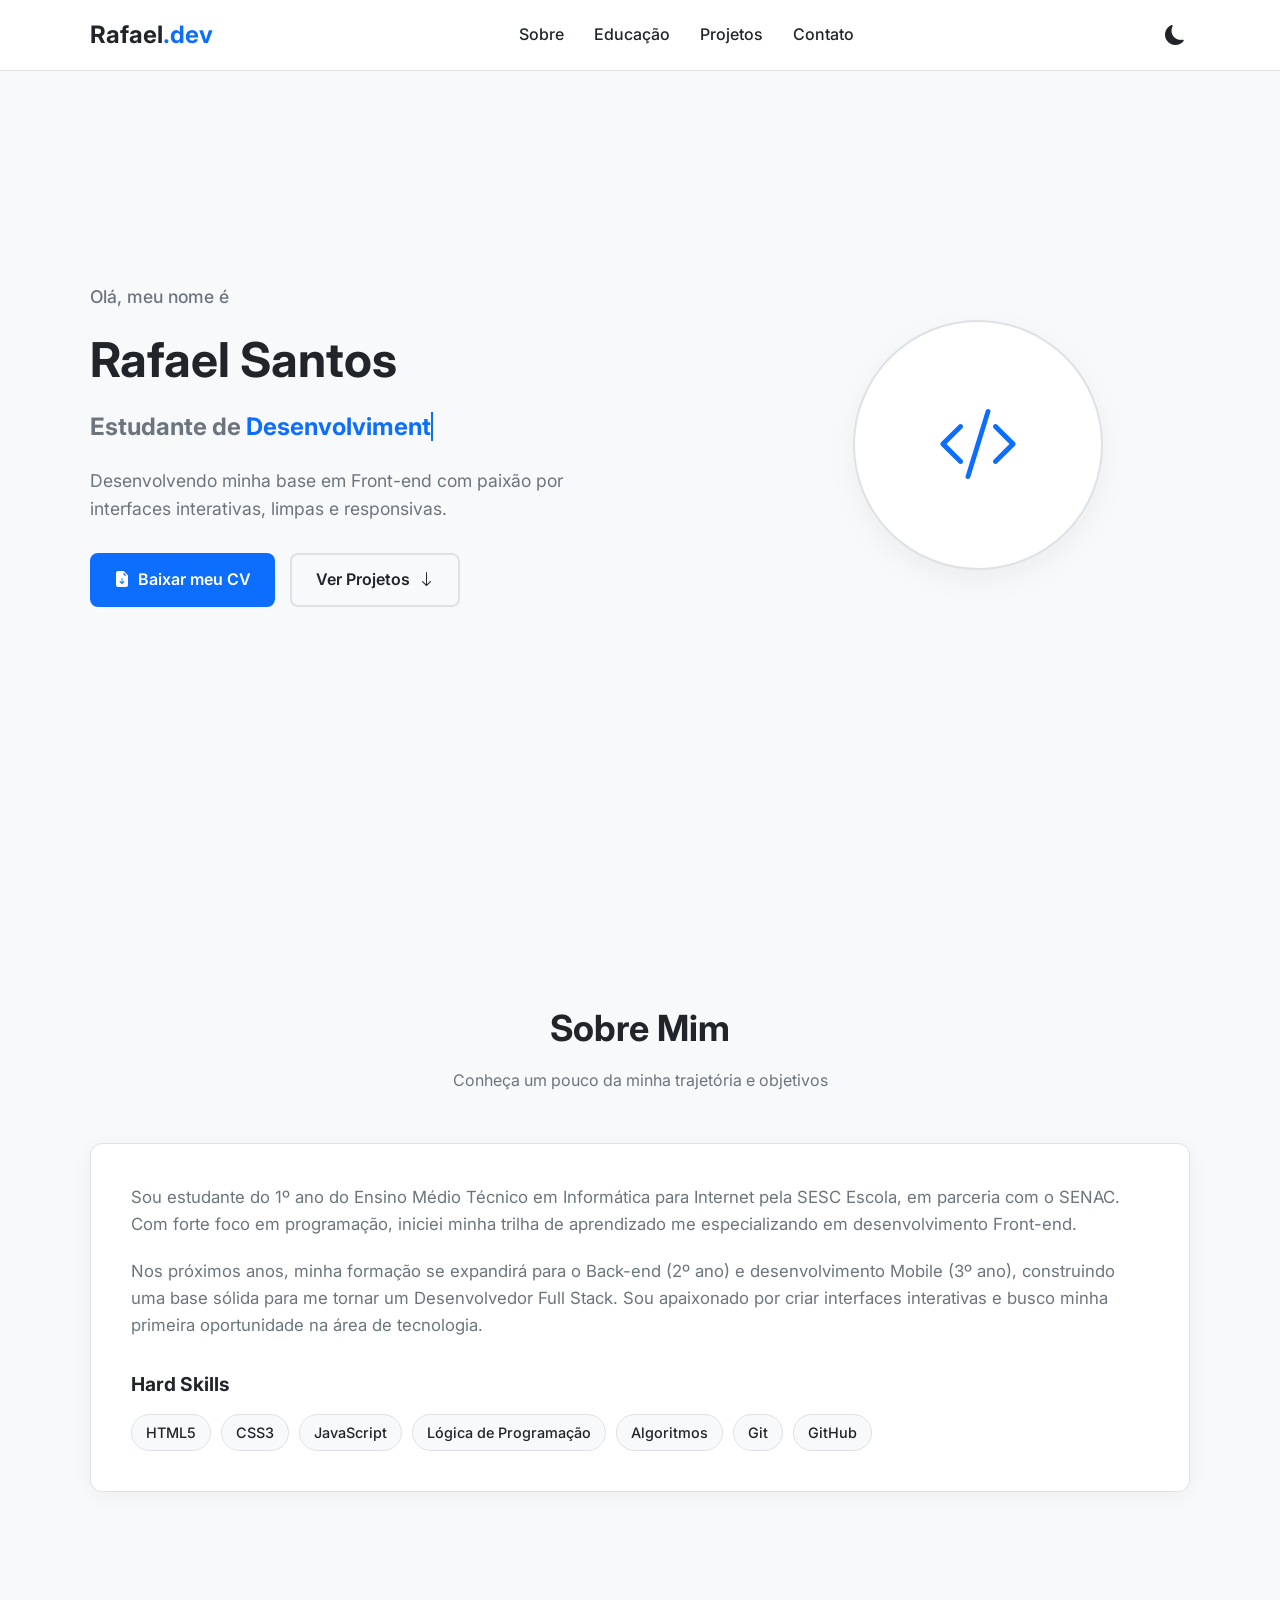
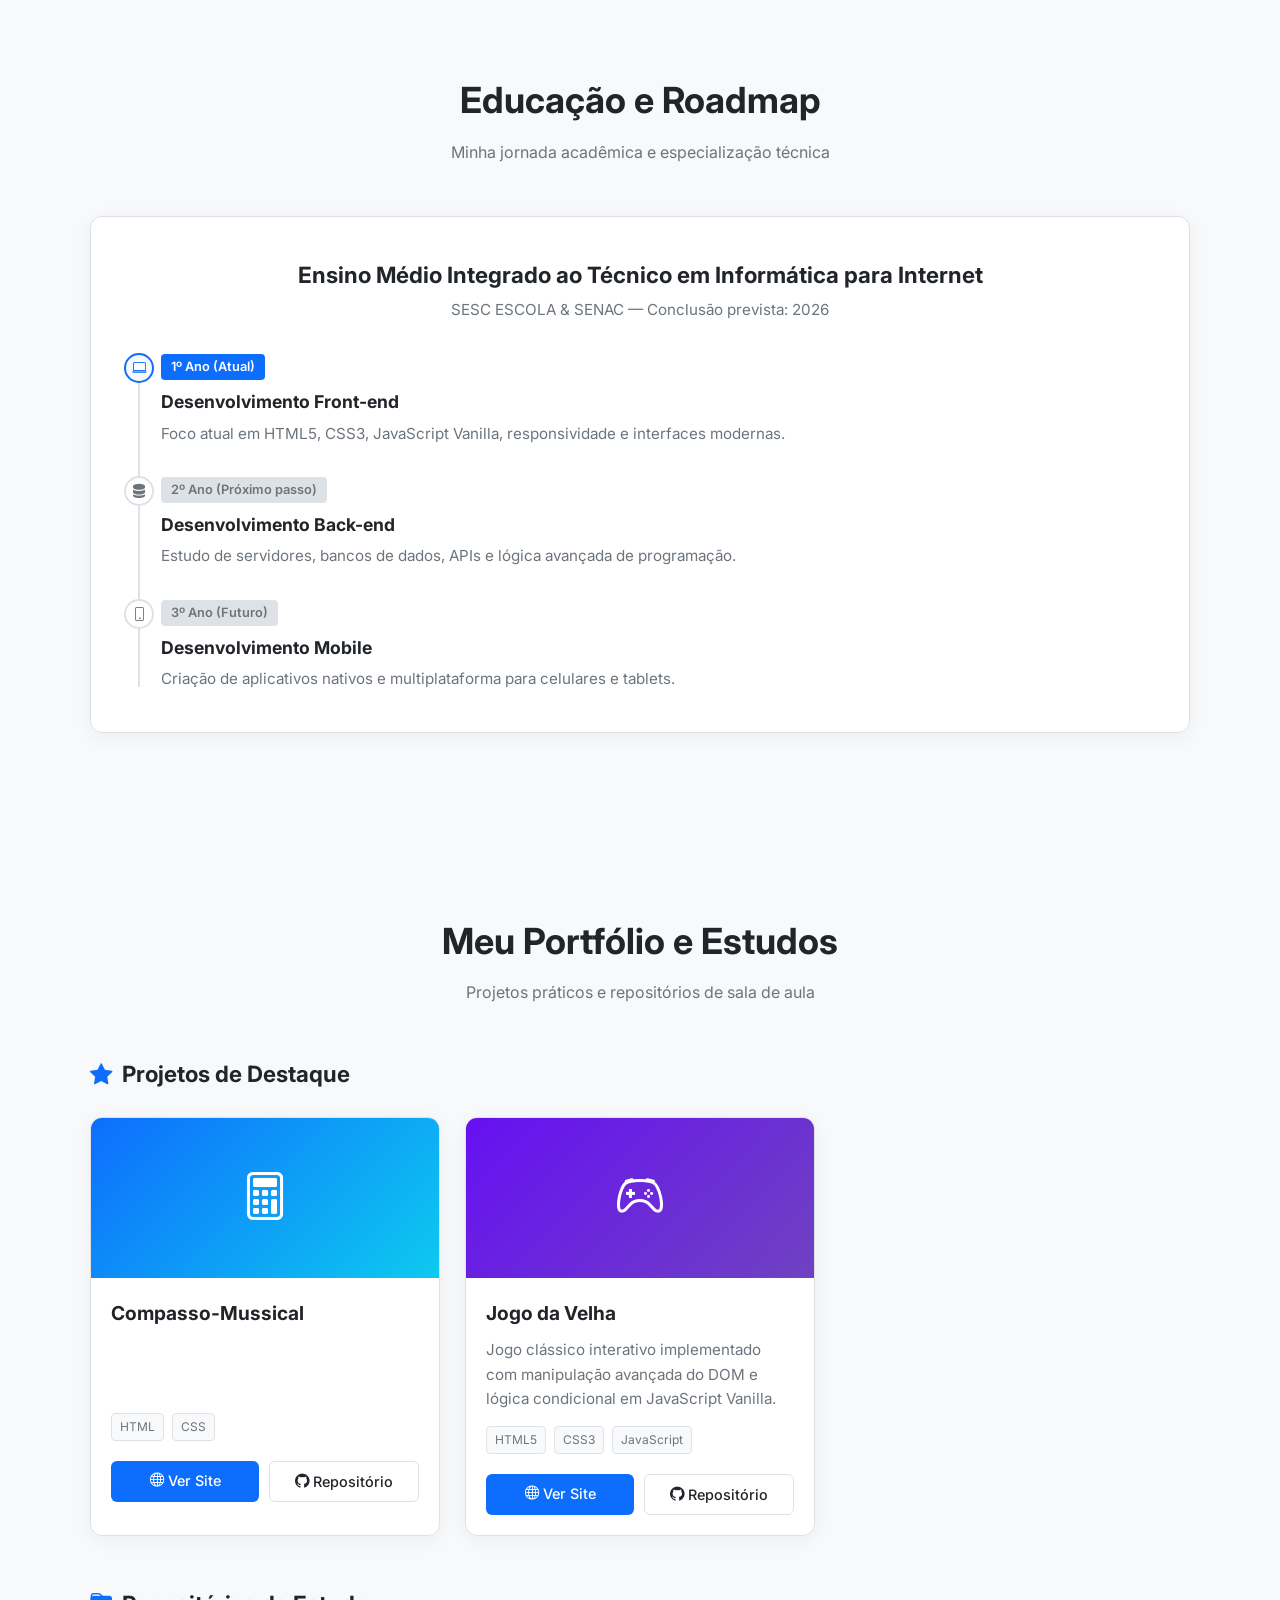
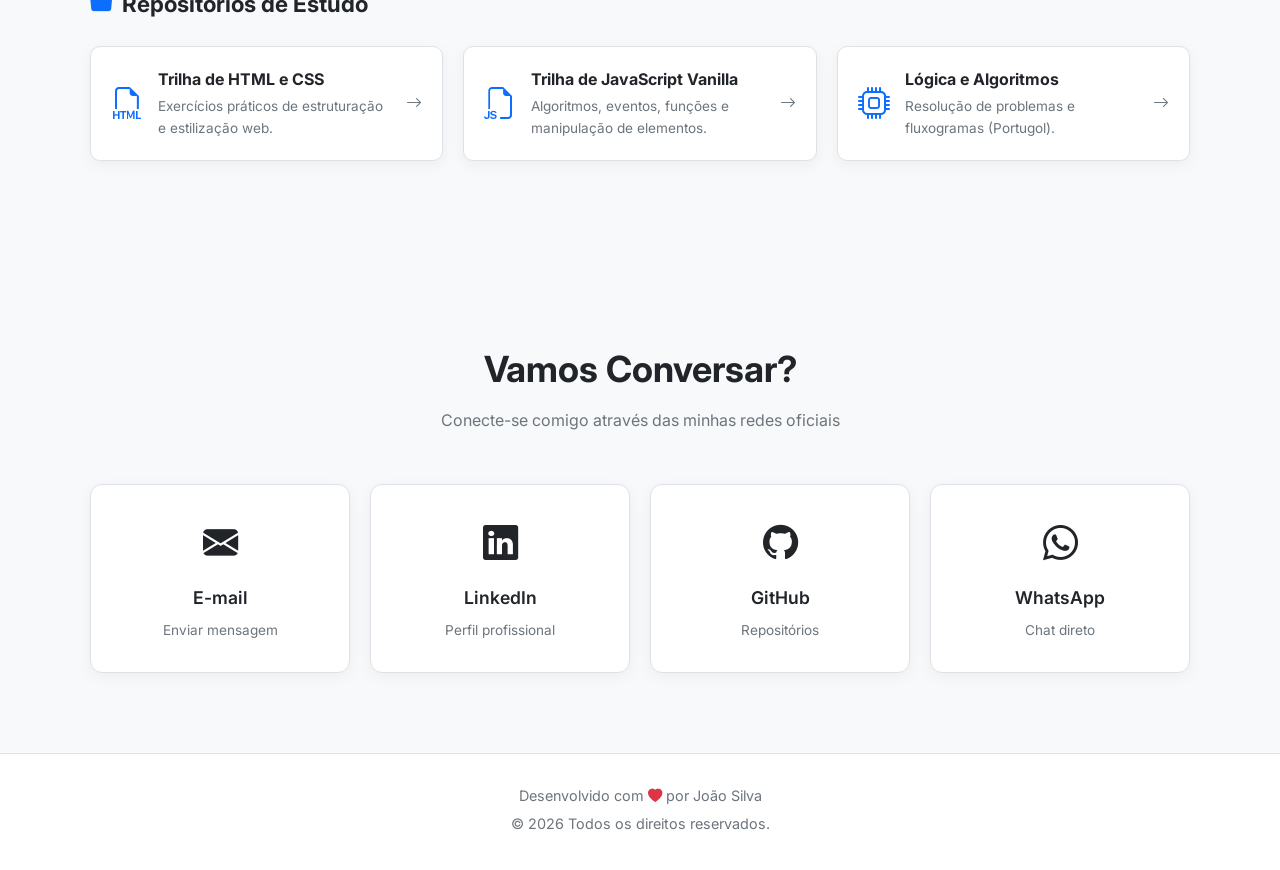
==== commit df94ecc9: "add-projeto-prova" ====
--- a/index.html
+++ b/index.html
@@ -54,7 +54,7 @@
             <div class="container hero-container">
                 <div class="hero-conteudo">
                     <span class="saudacao">Olá, meu nome é</span>
-                    <h1 class="nome">João Silva</h1>
+                    <h1 class="nome">Rafael Santos</h1>
                     <h2 class="subtitulo">Estudante de <span id="elemento-maquina" class="texto-destaque"></span></h2>
                     <p class="descricao-hero">
                         Desenvolvendo minha base em Front-end com paixão por interfaces interativas, limpas e responsivas.
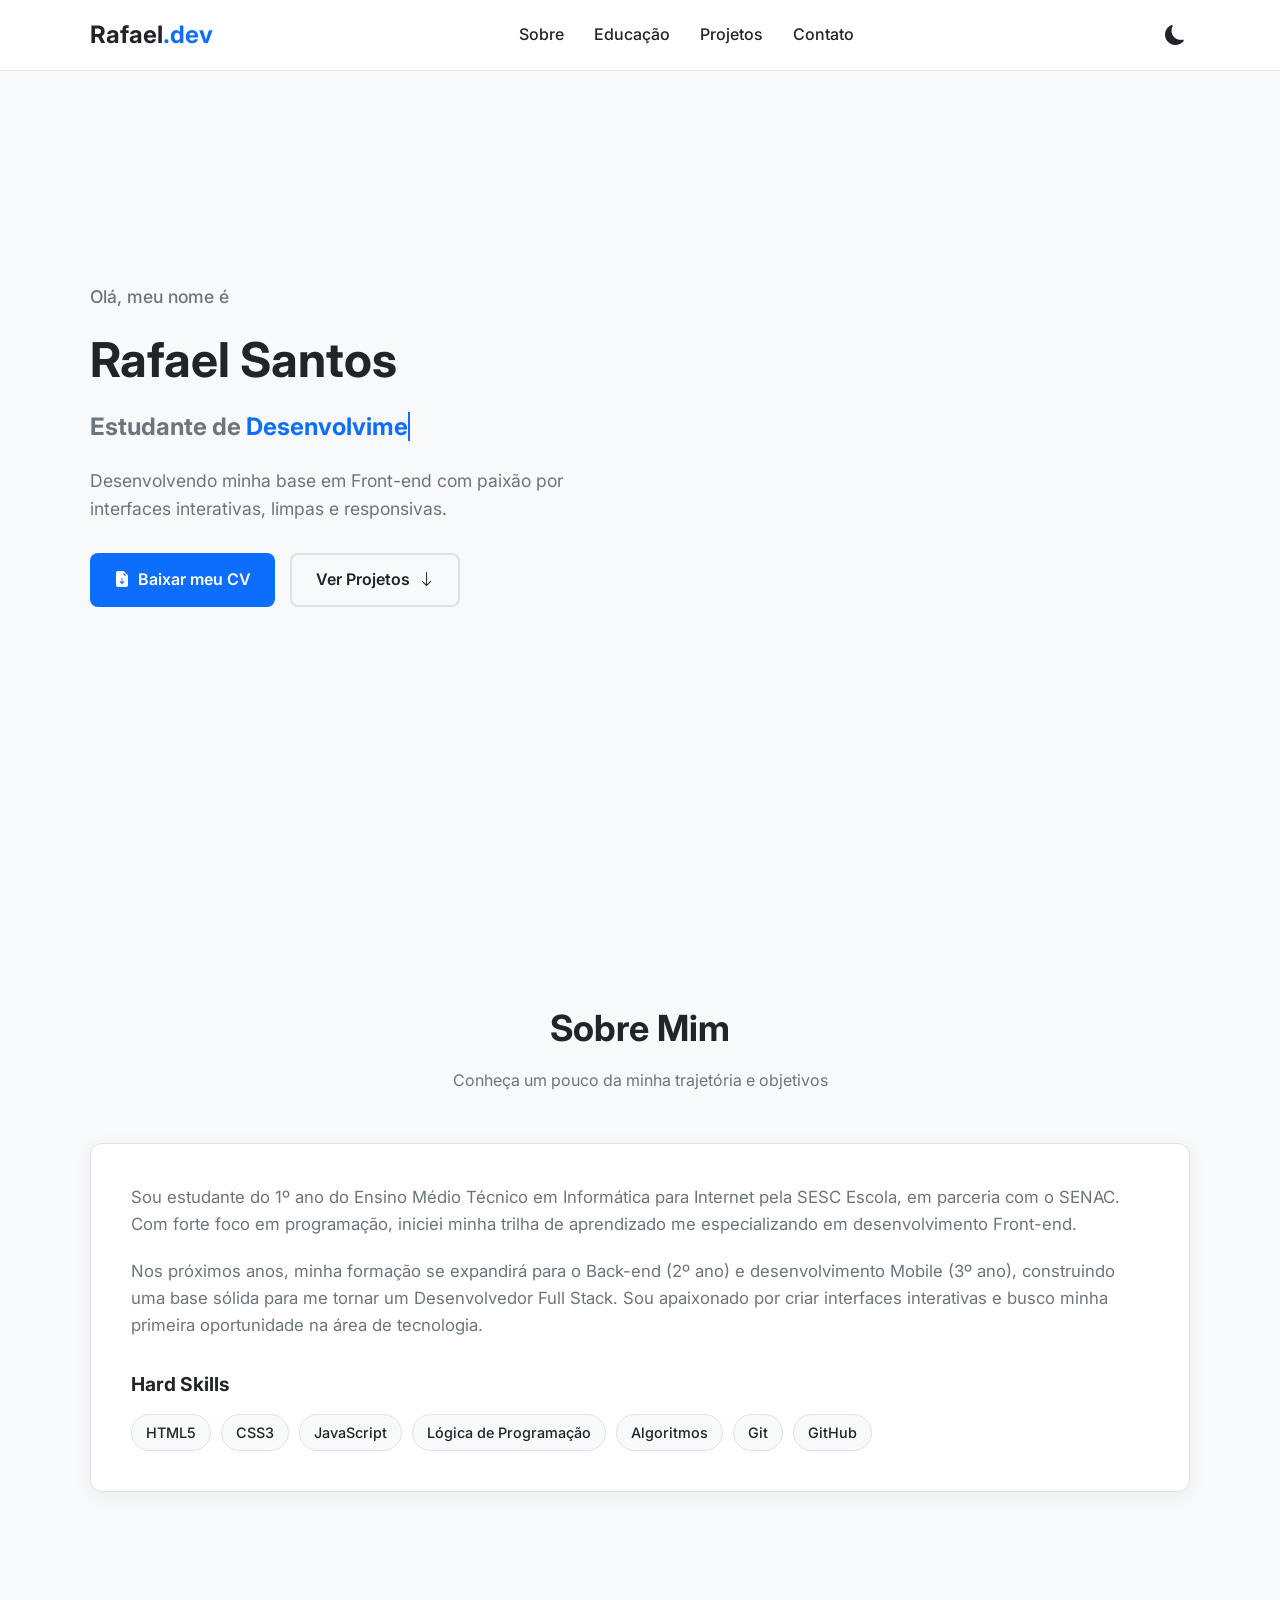
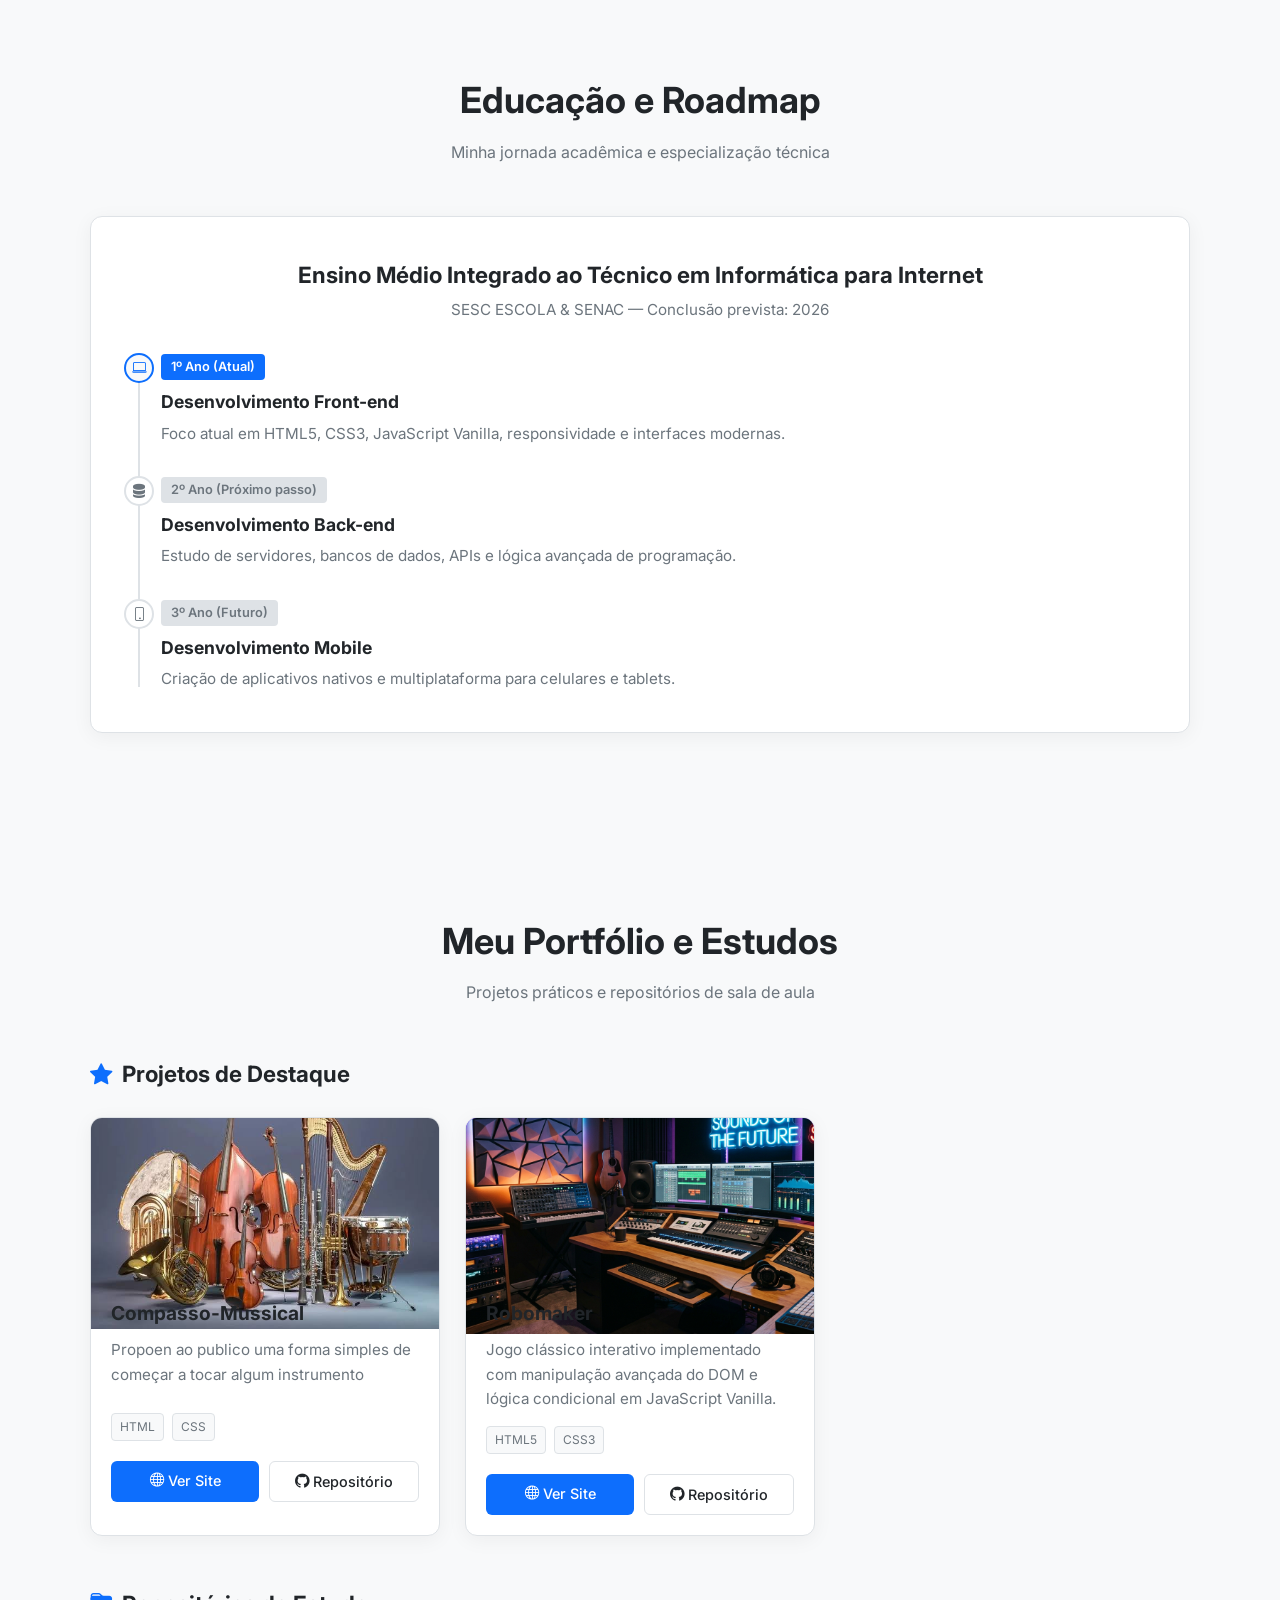
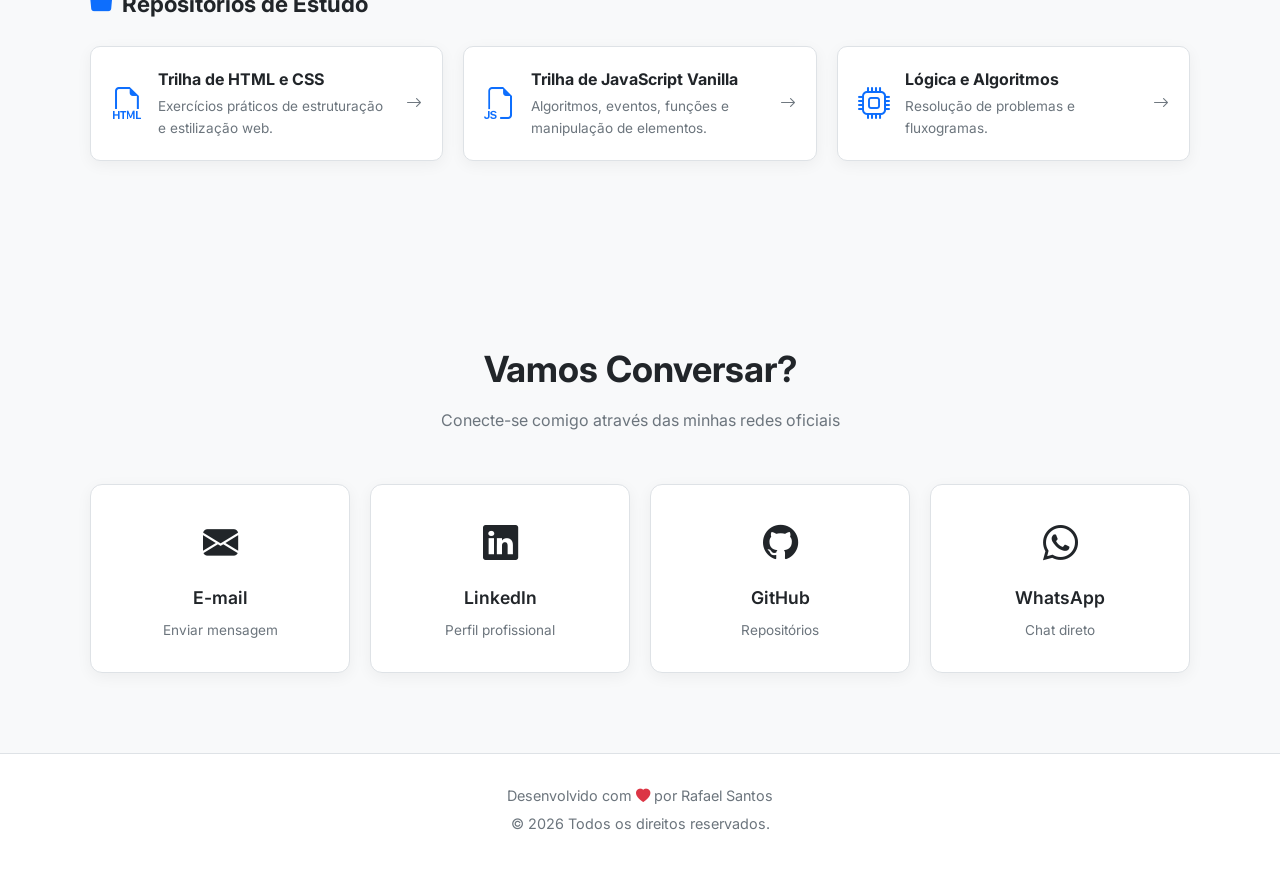
==== commit a3f3d3d0: "add-index.html" ====
--- a/index.html
+++ b/index.html
@@ -60,22 +60,13 @@
                         Desenvolvendo minha base em Front-end com paixão por interfaces interativas, limpas e responsivas.
                     </p>
                     <div class="hero-botoes">
-                        <a href="RAFAEL PACÍFICO DOS SANTOS.docx" download class="botao primario">
+                        <a href="RAFAEL PACÍFICO DOS SANTOS curso.pdf" download class="botao primario">
                             <i class="bi bi-file-earmark-arrow-down-fill"></i> Baixar meu CV
                         </a>
                         <a href="#projetos" class="botao secundario">
                             Ver Projetos <i class="bi bi-arrow-down"></i>
                         </a>
-                    </div>
-                </div>
-                <div class="hero-imagem">
-                    <div class="avatar-container">
-                        <i class="bi bi-code-slash avatar-icone"></i>
-                    </div>
-                </div>
-            </div>
-        </section>
-
+        </section>
         <!-- Seção Sobre Mim -->
         <section id="sobre" class="secao sobre">
             <div class="container">
@@ -179,19 +170,19 @@
                         <!-- Projeto 1 -->
                         <div class="card-projeto">
                             <div class="projeto-imagem placeholder-img-1">
-                                <i class="bi bi-calculator"></i>
+                            <img src="instrumentos.jpg" alt="" width=350>
                             </div>
                             <div class="projeto-info">
                                 <h4>Compasso-Mussical</h4>
-                                <p></p>
+                                <p>Propoen ao publico uma forma simples de começar a tocar algum instrumento </p>
                                 <div class="projeto-tags">
                                     <span>HTML</span>
                                     <span>CSS</span>
 
                                 </div>
                                 <div class="projeto-botoes">
-                                    <a href="" target="_blank" class="botao-link"><i class="bi bi-globe"></i> Ver Site</a>
-                                    <a href="" target="_blank" class="botao-link secundario"><i class="bi bi-github"></i> Repositório</a>
+                                    <a href="https://rafapacifico-oss.github.io/campasso-musical/" target="_blank" class="botao-link"><i class="bi bi-globe"></i> Ver Site</a>
+                                    <a href="https://github.com/Rafapacifico-OSS/campasso-musical" target="_blank" class="botao-link secundario"><i class="bi bi-github"></i> Repositório</a>
                                 </div>
                             </div>
                         </div>
@@ -199,19 +190,19 @@
                         <!-- Projeto 2 -->
                         <div class="card-projeto">
                             <div class="projeto-imagem placeholder-img-2">
-                                <i class="bi bi-controller"></i>
+                                <i class="bi bi-controller"></i> <img src="Gemini_Generated_Image_b0nnykb0nnykb0nn (1).jpg" alt="220" width="500">
+
                             </div>
                             <div class="projeto-info">
-                                <h4>Jogo da Velha</h4>
+                                <h4>Robomaker</h4>
                                 <p>Jogo clássico interativo implementado com manipulação avançada do DOM e lógica condicional em JavaScript Vanilla.</p>
                                 <div class="projeto-tags">
                                     <span>HTML5</span>
                                     <span>CSS3</span>
-                                    <span>JavaScript</span>
                                 </div>
                                 <div class="projeto-botoes">
-                                    <a href="#" target="_blank" class="botao-link"><i class="bi bi-globe"></i> Ver Site</a>
-                                    <a href="#" target="_blank" class="botao-link secundario"><i class="bi bi-github"></i> Repositório</a>
+                                    <a href="https://rafapacifico-oss.github.io/projeto-robomaker/" target="_blank" class="botao-link"><i class="bi bi-globe"></i> Ver Site</a>
+                                    <a href="https://github.com/Rafapacifico-OSS/projeto-robomaker" target="_blank" class="botao-link secundario"><i class="bi bi-github"></i> Repositório</a>
                                 </div>
                             </div>
                         </div>
@@ -221,10 +212,12 @@
 
                 <!-- Subseção B: Repositórios de Estudo -->
                 <div class="subsecao">
-                    <h3 class="titulo-subsecao"><i class="bi bi-folder-fill"></i> Repositórios de Estudo</h3>
+                    <h3 class="titulo-subsecao"> <i class="bi bi-folder-fill"></i> Repositórios de Estudo</h3>
                     <div class="estudos-grid">
-                        <a href="https://github.com" target="_blank" class="card-estudo">
-                            <i class="bi bi-filetype-html"></i>
+
+
+                        <a href="https://github.com/Rafapacifico-OSS/html"  target="_blank" class="card-estudo">
+                            <i class="bi bi-filetype-html"></i>  
                             <div>
                                 <h4>Trilha de HTML e CSS</h4>
                                 <p>Exercícios práticos de estruturação e estilização web.</p>
@@ -232,8 +225,9 @@
                             <i class="bi bi-arrow-right seta"></i>
                         </a>
 
-                        <a href="https://github.com" target="_blank" class="card-estudo">
-                            <i class="bi bi-filetype-js"></i>
+
+                        <a href="https://github.com/Rafapacifico-OSS/JavaScript" target="_blank" class="card-estudo">
+                            <i class="bi bi-filetype-js"></i> 
                             <div>
                                 <h4>Trilha de JavaScript Vanilla</h4>
                                 <p>Algoritmos, eventos, funções e manipulação de elementos.</p>
@@ -241,16 +235,18 @@
                             <i class="bi bi-arrow-right seta"></i>
                         </a>
 
-                        <a href="https://github.com" target="_blank" class="card-estudo">
+
+                        <a href="https://github.com/Rafapacifico-OSS/algoritimos-" target="_blank" class="card-estudo">
                             <i class="bi bi-cpu"></i>
                             <div>
                                 <h4>Lógica e Algoritmos</h4>
-                                <p>Resolução de problemas e fluxogramas (Portugol).</p>
+                                <p>Resolução de problemas e fluxogramas.</p>
                             </div>
                             <i class="bi bi-arrow-right seta"></i>
                         </a>
                     </div>
                 </div>
+
 
             </div>
         </section>
@@ -265,28 +261,28 @@
 
                 <div class="contato-grid">
                     <!-- E-mail -->
-                    <a href="mailto:joao.silva@email.com" class="card-contato email">
+                    <a href="https://mail.google.com/mail/u/0/?ogbl#inbox" class="card-contato email">
                         <i class="bi bi-envelope-fill"></i>
                         <span>E-mail</span>
                         <small>Enviar mensagem</small>
                     </a>
 
                     <!-- LinkedIn -->
-                    <a href="https://linkedin.com" target="_blank" class="card-contato linkedin">
+                    <a href="https://br.linkedin.com/" target="_blank" class="card-contato linkedin">
                         <i class="bi bi-linkedin"></i>
                         <span>LinkedIn</span>
                         <small>Perfil profissional</small>
                     </a>
 
                     <!-- GitHub -->
-                    <a href="https://github.com" target="_blank" class="card-contato github">
+                    <a href="https://github.com/Rafapacifico-OSS" target="_blank" class="card-contato github">
                         <i class="bi bi-github"></i>
                         <span>GitHub</span>
                         <small>Repositórios</small>
                     </a>
 
                     <!-- WhatsApp -->
-                    <a href="https://wa.me/5565999999999" target="_blank" class="card-contato whatsapp">
+                    <a href="https://wa.me/5565992714341" target="_blank" class="card-contato whatsapp">
                         <i class="bi bi-whatsapp"></i>
                         <span>WhatsApp</span>
                         <small>Chat direto</small>
@@ -299,7 +295,7 @@
     <!-- Rodapé -->
     <footer class="rodape">
         <div class="container rodape-container">
-            <p>Desenvolvido com <i class="bi bi-heart-fill cor-coracao"></i> por João Silva</p>
+            <p>Desenvolvido com <i class="bi bi-heart-fill cor-coracao"></i> por Rafael Santos</p>
             <p>&copy; <span id="ano-atual"></span> Todos os direitos reservados.</p>
         </div>
     </footer>
